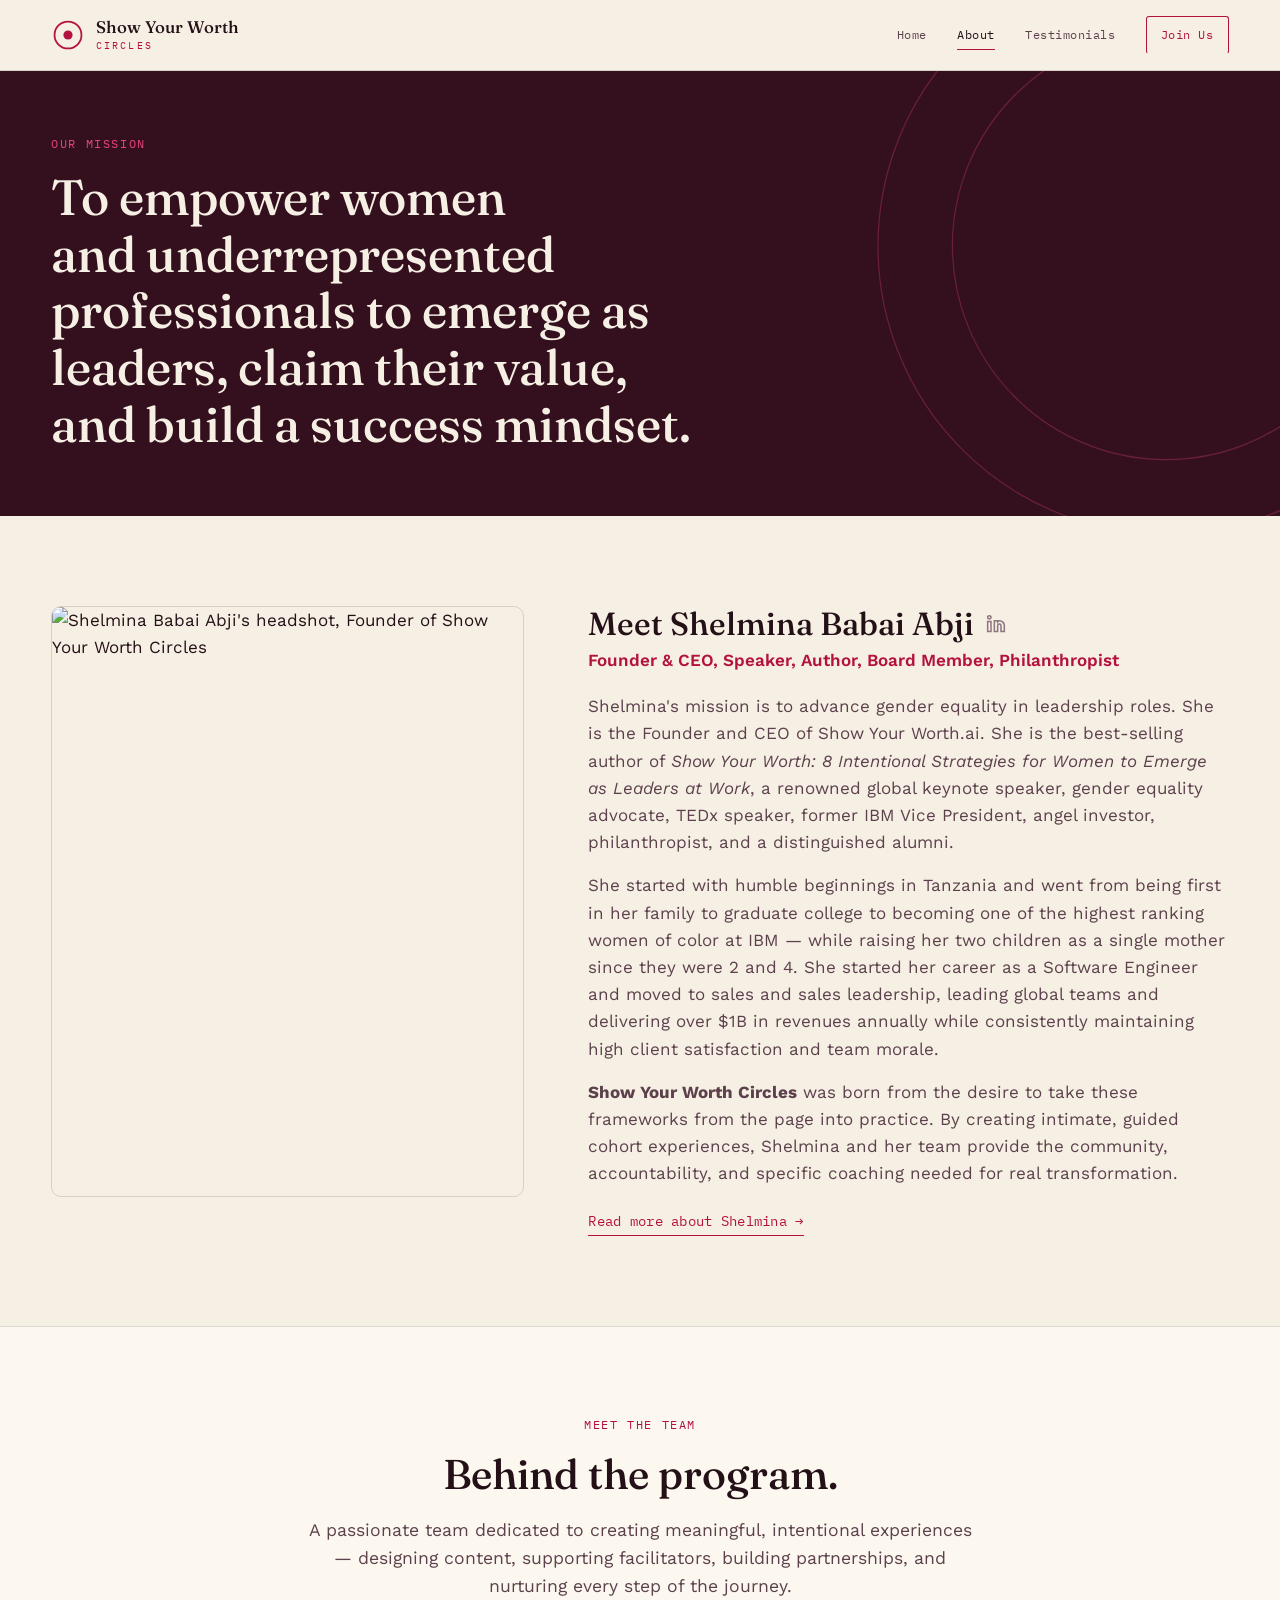
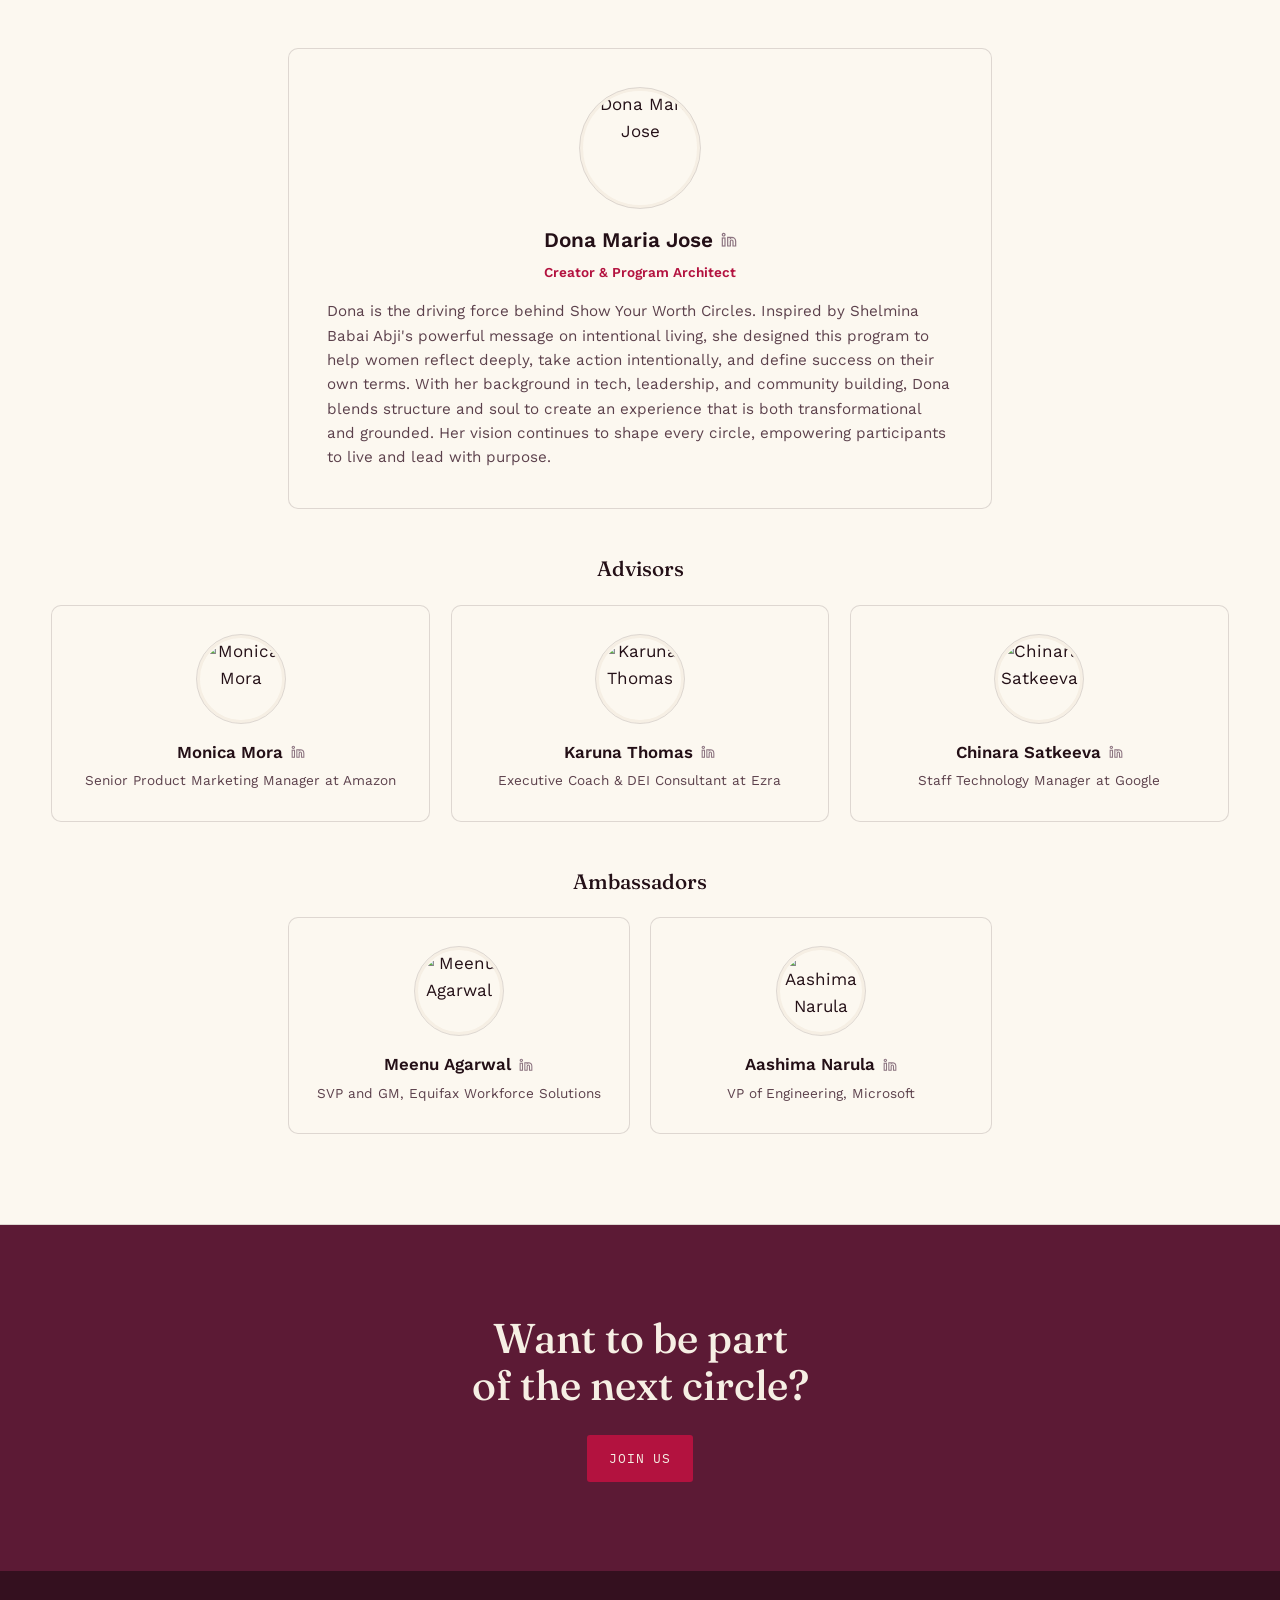
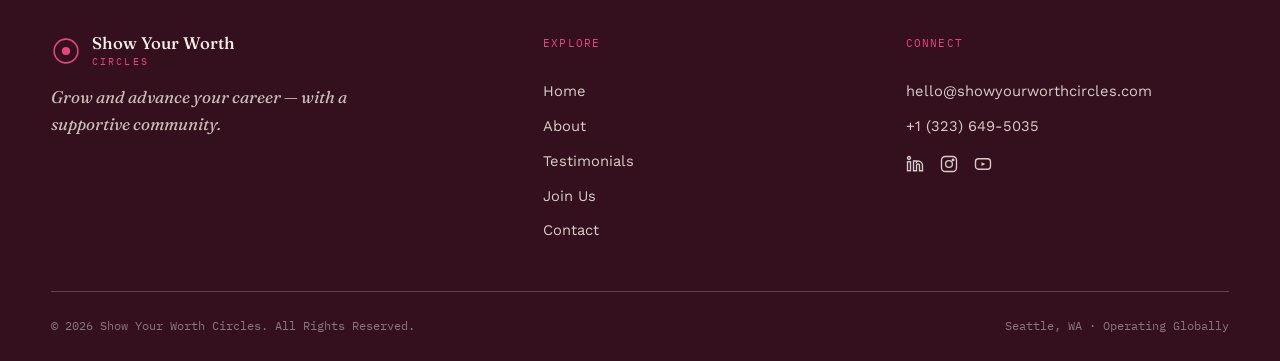
==== about.html @ da823b5a "Rebuild site with real content from the live site Reconstructed the site around real content pulled " ====
<!DOCTYPE html>
<html lang="en">
<head>
<meta charset="UTF-8">
<meta name="viewport" content="width=device-width, initial-scale=1.0">
<title>About Show Your Worth Circles</title>
<meta name="description" content="Learn about Show Your Worth Circles, our mission to empower women in leadership, and the team behind our success — founder Shelmina Babai Abji, program architect Dona Maria Jose, and our advisors and ambassadors.">

<link rel="preconnect" href="https://fonts.googleapis.com">
<link rel="preconnect" href="https://fonts.gstatic.com" crossorigin>
<link href="https://fonts.googleapis.com/css2?family=Fraunces:ital,opsz,wght@0,9..144,400;0,9..144,500;0,9..144,600;1,9..144,500&family=Work+Sans:wght@400;500;600&family=IBM+Plex+Mono:wght@500&display=swap" rel="stylesheet">
<link rel="stylesheet" href="assets/css/styles.css">
<link rel="icon" href="data:image/svg+xml,%3Csvg xmlns='http://www.w3.org/2000/svg' viewBox='0 0 64 64'%3E%3Ccircle cx='32' cy='32' r='27' fill='none' stroke='%23b3123f' stroke-width='6'/%3E%3Ccircle cx='32' cy='32' r='10' fill='%2334101f'/%3E%3C/svg%3E">
</head>
<body>

<a class="skip-link" href="#main">Skip to content</a>

<header class="site-header">
  <div class="wrap header-row">
    <a class="brand" href="index.html" aria-label="Show Your Worth Circles, home">
      <span class="brand-mark" aria-hidden="true">
        <svg viewBox="0 0 48 48" width="34" height="34"><circle cx="24" cy="24" r="19" fill="none" stroke="currentColor" stroke-width="2.5"/><circle cx="24" cy="24" r="6.5" fill="currentColor"/></svg>
      </span>
      <span class="brand-word">
        <span class="brand-line1">Show Your Worth</span>
        <span class="brand-line2">CIRCLES</span>
      </span>
    </a>
    <button class="nav-toggle" id="navToggle" aria-expanded="false" aria-controls="primaryNav">
      <span class="nav-toggle-bar"></span>
      <span class="visually-hidden">Menu</span>
    </button>
    <nav class="primary-nav" id="primaryNav">
      <a href="index.html">Home</a>
      <a href="about.html" aria-current="page">About</a>
      <a href="testimonials.html">Testimonials</a>
      <a class="nav-cta" href="join-us.html">Join Us</a>
    </nav>
  </div>
</header>

<main id="main">

  <!-- ============ MISSION ============ -->
  <section class="hero hero-sm">
    <div class="hero-rings" aria-hidden="true">
      <svg viewBox="0 0 600 600" preserveAspectRatio="xMidYMid meet">
        <circle cx="420" cy="260" r="240" />
        <circle cx="420" cy="260" r="178" />
      </svg>
    </div>
    <div class="wrap hero-grid">
      <div class="hero-copy">
        <p class="eyebrow eyebrow-on-wine">Our mission</p>
        <h1 class="hero-title">To empower women and underrepresented professionals to emerge as leaders, claim their value, and build a success mindset.</h1>
      </div>
    </div>
  </section>

  <!-- ============ SHELMINA ============ -->
  <section class="section">
    <div class="wrap people-lead">
      <div class="people-lead-photo reveal">
        <img src="https://horizons-cdn.hostinger.com/9aaa4b29-612b-46ee-bb0b-1963ec9c297a/shelmina-picOl.jpeg" alt="Shelmina Babai Abji's headshot, Founder of Show Your Worth Circles" loading="lazy">
      </div>
      <div class="reveal">
        <div class="people-lead-name">
          <h2>Meet Shelmina Babai Abji</h2>
          <a class="icon-link" href="https://www.linkedin.com/in/shelmina-babai-abji/" target="_blank" rel="noopener noreferrer" aria-label="Shelmina Babai Abji's LinkedIn profile">
            <svg width="20" height="20" viewBox="0 0 24 24" fill="none" stroke="currentColor" stroke-width="1.8"><path d="M16 8a6 6 0 016 6v7h-4v-7a2 2 0 00-2-2 2 2 0 00-2 2v7h-4V8h4v1.5A5 5 0 0116 8z"/><rect x="2" y="9" width="4" height="12"/><circle cx="4" cy="4" r="2"/></svg>
          </a>
        </div>
        <p class="people-lead-title">Founder &amp; CEO, Speaker, Author, Board Member, Philanthropist</p>
        <div class="people-lead-bio">
          <p>Shelmina's mission is to advance gender equality in leadership roles. She is the Founder and CEO of Show Your Worth.ai. She is the best-selling author of <em>Show Your Worth: 8 Intentional Strategies for Women to Emerge as Leaders at Work</em>, a renowned global keynote speaker, gender equality advocate, TEDx speaker, former IBM Vice President, angel investor, philanthropist, and a distinguished alumni.</p>
          <p>She started with humble beginnings in Tanzania and went from being first in her family to graduate college to becoming one of the highest ranking women of color at IBM — while raising her two children as a single mother since they were 2 and 4. She started her career as a Software Engineer and moved to sales and sales leadership, leading global teams and delivering over $1B in revenues annually while consistently maintaining high client satisfaction and team morale.</p>
          <p><strong>Show Your Worth Circles</strong> was born from the desire to take these frameworks from the page into practice. By creating intimate, guided cohort experiences, Shelmina and her team provide the community, accountability, and specific coaching needed for real transformation.</p>
          <a class="text-link" href="https://shelmina.com/" target="_blank" rel="noreferrer">Read more about Shelmina →</a>
        </div>
      </div>
    </div>
  </section>

  <!-- ============ TEAM ============ -->
  <section class="section section-tint section-bordered">
    <div class="wrap">
      <div class="section-head reveal" style="margin-inline:auto; text-align:center;">
        <p class="eyebrow" style="text-align:center;">Meet the team</p>
        <h2 class="section-title" style="margin-inline:auto;">Behind the program.</h2>
        <p class="lead" style="margin-inline:auto;">A passionate team dedicated to creating meaningful, intentional experiences — designing content, supporting facilitators, building partnerships, and nurturing every step of the journey.</p>
      </div>

      <div class="person-card reveal" style="max-width:44rem; margin:0 auto 3rem; text-align:center; padding:2.4rem;">
        <img src="https://horizons-cdn.hostinger.com/9aaa4b29-612b-46ee-bb0b-1963ec9c297a/53a6b887d8c15dc0a33cd3dffcfa3235.png" alt="Dona Maria Jose" loading="lazy" style="width:120px; height:120px;">
        <div class="person-name" style="justify-content:center; font-size:1.3rem;">
          Dona Maria Jose
          <a class="icon-link" href="https://www.linkedin.com/in/donamj/" target="_blank" rel="noopener noreferrer" aria-label="Dona Maria Jose's LinkedIn profile">
            <svg width="16" height="16" viewBox="0 0 24 24" fill="none" stroke="currentColor" stroke-width="1.8"><path d="M16 8a6 6 0 016 6v7h-4v-7a2 2 0 00-2-2 2 2 0 00-2 2v7h-4V8h4v1.5A5 5 0 0116 8z"/><rect x="2" y="9" width="4" height="12"/><circle cx="4" cy="4" r="2"/></svg>
          </a>
        </div>
        <p class="person-title" style="color:var(--crimson); font-weight:600;">Creator &amp; Program Architect</p>
        <p style="margin-top:1rem; color:var(--ink-soft); font-size:0.95rem; text-align:left;">Dona is the driving force behind Show Your Worth Circles. Inspired by Shelmina Babai Abji's powerful message on intentional living, she designed this program to help women reflect deeply, take action intentionally, and define success on their own terms. With her background in tech, leadership, and community building, Dona blends structure and soul to create an experience that is both transformational and grounded. Her vision continues to shape every circle, empowering participants to live and lead with purpose.</p>
      </div>

      <h3 class="reveal" style="text-align:center; font-size:1.3rem; margin-bottom:1.5rem;">Advisors</h3>
      <div class="person-grid reveal" style="margin-bottom:3rem;">
        <div class="person-card">
          <img src="https://horizons-cdn.hostinger.com/9aaa4b29-612b-46ee-bb0b-1963ec9c297a/f56caca3fc18aa8b433062dffaaf047c.png" alt="Monica Mora" loading="lazy">
          <div class="person-name">Monica Mora <a class="icon-link" href="https://www.linkedin.com/in/monicamora/" target="_blank" rel="noopener noreferrer" aria-label="Monica Mora's LinkedIn profile"><svg width="14" height="14" viewBox="0 0 24 24" fill="none" stroke="currentColor" stroke-width="1.8"><path d="M16 8a6 6 0 016 6v7h-4v-7a2 2 0 00-2-2 2 2 0 00-2 2v7h-4V8h4v1.5A5 5 0 0116 8z"/><rect x="2" y="9" width="4" height="12"/><circle cx="4" cy="4" r="2"/></svg></a></div>
          <p class="person-title">Senior Product Marketing Manager at Amazon</p>
        </div>
        <div class="person-card">
          <img src="https://horizons-cdn.hostinger.com/9aaa4b29-612b-46ee-bb0b-1963ec9c297a/9c20dd416b5c8c93aa42a97a1fcb9832.jpg" alt="Karuna Thomas" loading="lazy">
          <div class="person-name">Karuna Thomas <a class="icon-link" href="https://www.linkedin.com/in/karunajedi/" target="_blank" rel="noopener noreferrer" aria-label="Karuna Thomas's LinkedIn profile"><svg width="14" height="14" viewBox="0 0 24 24" fill="none" stroke="currentColor" stroke-width="1.8"><path d="M16 8a6 6 0 016 6v7h-4v-7a2 2 0 00-2-2 2 2 0 00-2 2v7h-4V8h4v1.5A5 5 0 0116 8z"/><rect x="2" y="9" width="4" height="12"/><circle cx="4" cy="4" r="2"/></svg></a></div>
          <p class="person-title">Executive Coach &amp; DEI Consultant at Ezra</p>
        </div>
        <div class="person-card">
          <img src="https://horizons-cdn.hostinger.com/9aaa4b29-612b-46ee-bb0b-1963ec9c297a/e551c40ae4f7e8528ca9ea7426ffd4b4.jpg" alt="Chinara Satkeeva" loading="lazy">
          <div class="person-name">Chinara Satkeeva <a class="icon-link" href="https://www.linkedin.com/in/chinarasatkeeva/" target="_blank" rel="noopener noreferrer" aria-label="Chinara Satkeeva's LinkedIn profile"><svg width="14" height="14" viewBox="0 0 24 24" fill="none" stroke="currentColor" stroke-width="1.8"><path d="M16 8a6 6 0 016 6v7h-4v-7a2 2 0 00-2-2 2 2 0 00-2 2v7h-4V8h4v1.5A5 5 0 0116 8z"/><rect x="2" y="9" width="4" height="12"/><circle cx="4" cy="4" r="2"/></svg></a></div>
          <p class="person-title">Staff Technology Manager at Google</p>
        </div>
      </div>

      <h3 class="reveal" style="text-align:center; font-size:1.3rem; margin-bottom:1.5rem;">Ambassadors</h3>
      <div class="person-grid reveal" style="grid-template-columns:repeat(2,1fr); max-width:44rem; margin-inline:auto;">
        <div class="person-card">
          <img src="https://horizons-cdn.hostinger.com/9aaa4b29-612b-46ee-bb0b-1963ec9c297a/60fc1e4d509570f3b0ae3df900915a79.jpg" alt="Meenu Agarwal" loading="lazy">
          <div class="person-name">Meenu Agarwal <a class="icon-link" href="https://www.linkedin.com/in/agarwalmeenu/" target="_blank" rel="noopener noreferrer" aria-label="Meenu Agarwal's LinkedIn profile"><svg width="14" height="14" viewBox="0 0 24 24" fill="none" stroke="currentColor" stroke-width="1.8"><path d="M16 8a6 6 0 016 6v7h-4v-7a2 2 0 00-2-2 2 2 0 00-2 2v7h-4V8h4v1.5A5 5 0 0116 8z"/><rect x="2" y="9" width="4" height="12"/><circle cx="4" cy="4" r="2"/></svg></a></div>
          <p class="person-title">SVP and GM, Equifax Workforce Solutions</p>
        </div>
        <div class="person-card">
          <img src="https://horizons-cdn.hostinger.com/9aaa4b29-612b-46ee-bb0b-1963ec9c297a/6a72d3e2802fb8444ba8df7aa75d3064.png" alt="Aashima Narula" loading="lazy">
          <div class="person-name">Aashima Narula <a class="icon-link" href="https://www.linkedin.com/in/aashima-narula-b211262/" target="_blank" rel="noopener noreferrer" aria-label="Aashima Narula's LinkedIn profile"><svg width="14" height="14" viewBox="0 0 24 24" fill="none" stroke="currentColor" stroke-width="1.8"><path d="M16 8a6 6 0 016 6v7h-4v-7a2 2 0 00-2-2 2 2 0 00-2 2v7h-4V8h4v1.5A5 5 0 0116 8z"/><rect x="2" y="9" width="4" height="12"/><circle cx="4" cy="4" r="2"/></svg></a></div>
          <p class="person-title">VP of Engineering, Microsoft</p>
        </div>
      </div>
    </div>
  </section>

  <!-- ============ CTA ============ -->
  <section class="section section-wine">
    <div class="wrap" style="text-align:center; max-width:38rem; margin-inline:auto;">
      <h2 class="section-title on-wine reveal" style="margin-inline:auto;">Want to be part of the next circle?</h2>
      <div class="hero-actions reveal" style="justify-content:center; margin-top:1.6rem;">
        <a class="btn btn-primary" href="join-us.html">Join Us</a>
      </div>
    </div>
  </section>

</main>

<footer class="site-footer">
  <div class="wrap footer-grid">
    <div>
      <a class="brand brand-footer" href="index.html" aria-label="Show Your Worth Circles, home">
        <span class="brand-mark" aria-hidden="true">
          <svg viewBox="0 0 48 48" width="30" height="30"><circle cx="24" cy="24" r="19" fill="none" stroke="currentColor" stroke-width="2.5"/><circle cx="24" cy="24" r="6.5" fill="currentColor"/></svg>
        </span>
        <span class="brand-word">
          <span class="brand-line1">Show Your Worth</span>
          <span class="brand-line2">CIRCLES</span>
        </span>
      </a>
      <p class="footer-tagline">Grow and advance your career — with a supportive community.</p>
    </div>
    <nav class="footer-nav" aria-label="Footer">
      <p class="footer-heading">Explore</p>
      <a href="index.html">Home</a>
      <a href="about.html">About</a>
      <a href="testimonials.html">Testimonials</a>
      <a href="join-us.html">Join Us</a>
      <a href="contact.html">Contact</a>
    </nav>
    <div class="footer-connect">
      <p class="footer-heading">Connect</p>
      <a href="mailto:hello@showyourworthcircles.com">hello@showyourworthcircles.com</a>
      <a href="tel:+13236495035">+1 (323) 649-5035</a>
      <div class="footer-social">
        <a href="https://www.linkedin.com/company/syw-circles/" target="_blank" rel="noopener noreferrer" aria-label="LinkedIn"><svg width="18" height="18" viewBox="0 0 24 24" fill="none" stroke="currentColor" stroke-width="1.8"><path d="M16 8a6 6 0 016 6v7h-4v-7a2 2 0 00-2-2 2 2 0 00-2 2v7h-4V8h4v1.5A5 5 0 0116 8z"/><rect x="2" y="9" width="4" height="12"/><circle cx="4" cy="4" r="2"/></svg></a>
        <a href="https://www.instagram.com/show_your_worth_circles/" target="_blank" rel="noopener noreferrer" aria-label="Instagram"><svg width="18" height="18" viewBox="0 0 24 24" fill="none" stroke="currentColor" stroke-width="1.8"><rect x="2" y="2" width="20" height="20" rx="5"/><circle cx="12" cy="12" r="4.5"/><circle cx="17.5" cy="6.5" r="1"/></svg></a>
        <a href="https://www.youtube.com/@ShowYourWorthCircles" target="_blank" rel="noopener noreferrer" aria-label="YouTube"><svg width="18" height="18" viewBox="0 0 24 24" fill="none" stroke="currentColor" stroke-width="1.8"><rect x="2" y="5" width="20" height="14" rx="4"/><path d="M10 9.5l5 2.5-5 2.5z" fill="currentColor" stroke="none"/></svg></a>
      </div>
    </div>
  </div>
  <div class="wrap footer-bottom">
    <p>&copy; <span id="year"></span> Show Your Worth Circles. All Rights Reserved.</p>
    <p>Seattle, WA · Operating Globally</p>
  </div>
</footer>

<script src="assets/js/main.js"></script>
</body>
</html>
---- assets/css/styles.css ----
/* ==========================================================================
   Show Your Worth Circles — stylesheet
   Tokens: ink (text/dark ground), paper (light ground), wine (mid/dark
   surface), crimson (accent on paper), crimson-bright (accent on wine),
   mauve (muted text/borders). Palette is derived from the brand's real
   primary (hsl(348 83% 47%), a crimson/rose).
   ========================================================================== */

/* ---------- tokens: light (default) ---------- */
:root {
  --ink: #241017;
  --ink-soft: #5c414c;
  --paper: #f6efe4;
  --paper-raised: #fcf8f0;
  --wine: #5c1a35;
  --wine-deep: #34101f;
  --on-wine: #f6efe4;
  --crimson: #b3123f;
  --crimson-bright: #e8447a;
  --mauve: #8c7480;
  --line: rgba(36, 16, 23, 0.14);
  --line-on-wine: rgba(246, 239, 228, 0.22);

  --font-display: "Fraunces", "Iowan Old Style", Georgia, serif;
  --font-body: "Work Sans", -apple-system, "Segoe UI", sans-serif;
  --font-mono: "IBM Plex Mono", ui-monospace, "SF Mono", monospace;

  --wrap: min(1180px, 92vw);
  --radius-sm: 3px;
  --radius-md: 10px;
}

/* ---------- tokens: dark (system) ---------- */
@media (prefers-color-scheme: dark) {
  :root:not([data-theme="light"]) {
    --ink: #f6efe4;
    --ink-soft: #d9c2cb;
    --paper: #1b1114;
    --paper-raised: #24171b;
    --wine: #40142a;
    --wine-deep: #190a10;
    --on-wine: #f6efe4;
    --crimson: #ff6688;
    --crimson-bright: #ff9bb5;
    --mauve: #b3949f;
    --line: rgba(246, 239, 228, 0.16);
    --line-on-wine: rgba(246, 239, 228, 0.16);
  }
}

/* ---------- tokens: dark (explicit toggle) ---------- */
:root[data-theme="dark"] {
  --ink: #f6efe4;
  --ink-soft: #d9c2cb;
  --paper: #1b1114;
  --paper-raised: #24171b;
  --wine: #40142a;
  --wine-deep: #190a10;
  --on-wine: #f6efe4;
  --crimson: #ff6688;
  --crimson-bright: #ff9bb5;
  --mauve: #b3949f;
  --line: rgba(246, 239, 228, 0.16);
  --line-on-wine: rgba(246, 239, 228, 0.16);
}

/* ---------- reset-ish base ---------- */
* { box-sizing: border-box; }
html { scroll-behavior: smooth; }
@media (prefers-reduced-motion: reduce) {
  html { scroll-behavior: auto; }
  * { animation-duration: 0.01ms !important; animation-iteration-count: 1 !important; transition-duration: 0.01ms !important; }
}

body {
  margin: 0;
  background: var(--paper);
  color: var(--ink);
  font-family: var(--font-body);
  font-size: 17px;
  line-height: 1.6;
  -webkit-font-smoothing: antialiased;
}

img { max-width: 100%; display: block; }
a { color: inherit; }

h1, h2, h3 {
  font-family: var(--font-display);
  font-weight: 500;
  line-height: 1.14;
  margin: 0;
  text-wrap: balance;
}
p { margin: 0; }

.wrap {
  width: var(--wrap);
  margin-inline: auto;
}

.visually-hidden {
  position: absolute;
  width: 1px; height: 1px;
  overflow: hidden;
  clip: rect(0 0 0 0);
  white-space: nowrap;
}

.skip-link {
  position: absolute;
  left: -9999px;
  top: 0;
  background: var(--ink);
  color: var(--paper);
  padding: 0.75em 1.25em;
  z-index: 100;
  font-family: var(--font-mono);
  font-size: 0.85rem;
}
.skip-link:focus { left: 1rem; top: 1rem; }

:focus-visible {
  outline: 2px solid var(--crimson);
  outline-offset: 3px;
}

.eyebrow {
  font-family: var(--font-mono);
  font-size: 0.72rem;
  letter-spacing: 0.14em;
  text-transform: uppercase;
  color: var(--crimson);
  margin: 0 0 1rem;
}
.eyebrow-on-wine { color: var(--crimson-bright); }

.section-title {
  font-size: clamp(1.7rem, 1.15rem + 2vw, 2.6rem);
  max-width: 26ch;
}
.section-title.on-wine { color: var(--on-wine); }

.lead {
  font-size: 1.1rem;
  color: var(--ink-soft);
  max-width: 62ch;
  margin-top: 1.1rem;
}
.lead + .lead { margin-top: 1rem; }

.section-head { max-width: 68ch; margin-bottom: 3rem; }

.fine-print {
  font-family: var(--font-mono);
  font-size: 0.72rem;
  color: var(--mauve);
  margin-top: 2rem;
  letter-spacing: 0.02em;
}

.text-link {
  display: inline-block;
  margin-top: 1.5rem;
  font-family: var(--font-mono);
  font-size: 0.85rem;
  letter-spacing: 0.02em;
  color: var(--crimson);
  text-decoration: none;
  border-bottom: 1px solid currentColor;
  padding-bottom: 2px;
}
.text-link:hover { color: var(--ink); }
.text-link.on-wine { color: var(--crimson-bright); }
.text-link.on-wine:hover { color: var(--on-wine); }

/* ---------- buttons ---------- */
.btn {
  display: inline-flex;
  align-items: center;
  justify-content: center;
  padding: 0.9em 1.6em;
  font-family: var(--font-mono);
  font-size: 0.82rem;
  letter-spacing: 0.06em;
  text-transform: uppercase;
  text-decoration: none;
  border-radius: var(--radius-sm);
  border: 1px solid transparent;
  cursor: pointer;
  transition: background-color 0.2s ease, color 0.2s ease, border-color 0.2s ease, transform 0.2s ease;
}
.btn-primary {
  background: var(--crimson);
  color: var(--on-wine);
}
.btn-primary:hover { background: var(--crimson-bright); transform: translateY(-1px); }
.btn-ghost {
  background: transparent;
  color: inherit;
  border-color: currentColor;
}
.btn-ghost:hover { background: var(--line); }
.btn-sm { padding: 0.6em 1.2em; font-size: 0.74rem; }

/* ==========================================================================
   Header
   ========================================================================== */
.site-header {
  position: sticky;
  top: 0;
  z-index: 40;
  background: color-mix(in srgb, var(--paper) 88%, transparent);
  backdrop-filter: blur(10px);
  border-bottom: 1px solid var(--line);
}

.header-row {
  display: flex;
  align-items: center;
  justify-content: space-between;
  padding: 1rem 0;
}

.brand {
  display: flex;
  align-items: center;
  gap: 0.65rem;
  text-decoration: none;
  color: var(--ink);
}
.brand-mark { color: var(--crimson); display: inline-flex; }
.brand-word { display: flex; flex-direction: column; line-height: 1; }
.brand-line1 { font-family: var(--font-display); font-size: 1.05rem; font-weight: 500; }
.brand-line2 { font-family: var(--font-mono); font-size: 0.62rem; letter-spacing: 0.22em; color: var(--crimson); margin-top: 0.3rem; }

.primary-nav {
  display: flex;
  align-items: center;
  gap: 1.9rem;
  font-family: var(--font-mono);
  font-size: 0.78rem;
  letter-spacing: 0.04em;
}
.primary-nav a {
  text-decoration: none;
  color: var(--ink-soft);
  padding: 0.3rem 0;
  border-bottom: 1px solid transparent;
}
.primary-nav a:hover { color: var(--ink); border-color: var(--crimson); }
.primary-nav a[aria-current="page"] { color: var(--ink); border-color: var(--crimson); }
.nav-cta {
  color: var(--crimson) !important;
  border: 1px solid var(--crimson);
  padding: 0.5rem 0.9rem !important;
  border-radius: var(--radius-sm);
}
.nav-cta:hover { background: var(--crimson); color: var(--on-wine) !important; border-color: var(--crimson); }

.nav-toggle {
  display: none;
  background: none;
  border: 1px solid var(--line);
  border-radius: var(--radius-sm);
  width: 42px;
  height: 38px;
  position: relative;
  cursor: pointer;
}
.nav-toggle-bar {
  position: absolute;
  top: 50%;
  left: 50%;
  width: 20px;
  height: 1.5px;
  background: var(--ink);
  transform: translate(-50%, -50%);
  transition: background-color 0.2s ease;
}
.nav-toggle-bar::before,
.nav-toggle-bar::after {
  content: "";
  position: absolute;
  left: 0;
  width: 20px;
  height: 1.5px;
  background: var(--ink);
  transition: transform 0.25s ease;
}
.nav-toggle-bar::before { top: -8px; }
.nav-toggle-bar::after { top: 8px; }
.nav-toggle[aria-expanded="true"] .nav-toggle-bar { background: transparent; }
.nav-toggle[aria-expanded="true"] .nav-toggle-bar::before { transform: translateY(8px) rotate(45deg); }
.nav-toggle[aria-expanded="true"] .nav-toggle-bar::after { transform: translateY(-8px) rotate(-45deg); }

@media (max-width: 860px) {
  .nav-toggle { display: block; }
  .primary-nav {
    position: absolute;
    inset: 100% 0 auto 0;
    background: var(--paper);
    border-bottom: 1px solid var(--line);
    flex-direction: column;
    align-items: flex-start;
    gap: 0;
    padding: 0 6vw;
    max-height: 0;
    overflow: hidden;
    transition: max-height 0.3s ease;
  }
  .primary-nav.is-open { max-height: 420px; padding: 0.5rem 6vw 1.5rem; }
  .primary-nav a { width: 100%; padding: 0.85rem 0; border-bottom: 1px solid var(--line); }
  .nav-cta { border: none !important; padding: 0.85rem 0 !important; }
}

/* ==========================================================================
   Page hero (full, on Home; compact, on interior pages)
   ========================================================================== */
.hero {
  position: relative;
  overflow: hidden;
  background: var(--wine-deep);
  color: var(--on-wine);
  padding: clamp(4.5rem, 6vw, 8rem) 0 clamp(4rem, 6vw, 7rem);
}
.hero-sm { padding: clamp(3.2rem, 5vw, 5rem) 0 clamp(2.8rem, 5vw, 4rem); }

.hero-rings {
  position: absolute;
  inset: 0;
  pointer-events: none;
}
.hero-rings svg {
  position: absolute;
  right: -8%;
  top: 50%;
  transform: translateY(-50%);
  width: min(64vw, 720px);
  height: auto;
}
.hero-rings circle {
  fill: none;
  stroke: var(--crimson-bright);
  opacity: 0.3;
  stroke-width: 1;
}

.hero-grid { position: relative; z-index: 1; }
.hero-copy { max-width: 40rem; }

.hero-title {
  font-size: clamp(2.3rem, 1.6rem + 3vw, 3.9rem);
  color: var(--on-wine);
}
.hero-sm .hero-title { font-size: clamp(2rem, 1.5rem + 2vw, 3.1rem); }
.hero-title em { font-style: italic; color: var(--crimson-bright); }

.hero-sub {
  margin-top: 1.6rem;
  font-size: 1.12rem;
  max-width: 48ch;
  color: color-mix(in srgb, var(--on-wine) 85%, transparent);
}
.hero-sub + .hero-sub { margin-top: 1rem; }
.hero-kicker {
  margin-top: 1.3rem;
  font-weight: 600;
  color: var(--crimson-bright);
  font-size: 1.05rem;
}

.hero-actions {
  display: flex;
  flex-wrap: wrap;
  gap: 1rem;
  margin-top: 2.3rem;
}
.hero .btn-ghost { border-color: color-mix(in srgb, var(--on-wine) 55%, transparent); color: var(--on-wine); }
.hero .btn-ghost:hover { background: color-mix(in srgb, var(--on-wine) 12%, transparent); }

.hero-meta {
  margin-top: 2rem;
  font-family: var(--font-mono);
  font-size: 0.78rem;
  letter-spacing: 0.04em;
  color: var(--crimson-bright);
}

.hero-media {
  position: relative;
  z-index: 1;
}
.hero-media img {
  width: 100%;
  aspect-ratio: 4 / 3;
  object-fit: cover;
  border-radius: 1.5rem;
  border: 1px solid var(--line-on-wine);
  box-shadow: 0 30px 60px -20px rgba(0,0,0,0.5);
}

/* ==========================================================================
   Sections — shared rhythm
   ========================================================================== */
.section { padding: clamp(4rem, 7vw, 7rem) 0; }
.section-sm { padding: clamp(2.5rem, 5vw, 4rem) 0; }
.section-wine { background: var(--wine); color: var(--on-wine); }
.section-tint { background: var(--paper-raised); }
.section-bordered { border-top: 1px solid var(--line); border-bottom: 1px solid var(--line); }

/* ---------- two-column intro (mission / why-join / framework text blocks) ---------- */
.intro-grid {
  display: grid;
  grid-template-columns: 1.4fr 1fr;
  gap: clamp(2.5rem, 5vw, 5rem);
  align-items: start;
}
.intro-grid p + p { margin-top: 1.1rem; color: var(--ink-soft); }
@media (max-width: 860px) { .intro-grid { grid-template-columns: 1fr; } }

.stat-stack { display: flex; flex-direction: column; gap: 1.4rem; }
.stat-grid { display: grid; grid-template-columns: repeat(2, 1fr); gap: 1.2rem; }
.stat-ring {
  display: flex;
  align-items: center;
  gap: 1.1rem;
  padding: 1.2rem;
  border: 1px solid var(--line);
  border-radius: var(--radius-md);
}
.stat-num {
  flex: none;
  width: 3.6rem;
  height: 3.6rem;
  border-radius: 50%;
  border: 1.5px solid var(--crimson);
  display: grid;
  place-items: center;
  font-family: var(--font-display);
  font-size: 1.25rem;
  font-variant-numeric: tabular-nums;
  color: var(--crimson);
  text-align: center;
  line-height: 1.1;
  padding: 0.2rem;
}
.stat-label { font-size: 0.88rem; color: var(--ink-soft); line-height: 1.4; }

/* ---------- numbered list (benefits / steps) — background-agnostic ---------- */
.index-list {
  list-style: none;
  margin: 0;
  padding: 0;
  display: grid;
  gap: 0;
  max-width: 56rem;
}
.index-list li {
  display: grid;
  grid-template-columns: 3.2rem 1fr;
  gap: 1.6rem;
  padding: 1.7rem 0;
  border-top: 1px solid var(--line);
}
.index-list li:last-child { border-bottom: 1px solid var(--line); }
.index-list-index {
  font-family: var(--font-mono);
  font-size: 0.85rem;
  color: var(--crimson);
  padding-top: 0.3rem;
}
.section-wine .index-list li { border-color: var(--line-on-wine); }
.section-wine .index-list-index { color: var(--crimson-bright); }
.index-list h3, .index-list h4 { font-size: 1.15rem; margin-bottom: 0.4rem; color: inherit; }
.index-list p { color: currentColor; opacity: 0.78; max-width: 52ch; }

/* ==========================================================================
   10 Sessions — radial ring
   ========================================================================== */
.ring-diagram {
  position: relative;
  width: min(720px, 100%);
  aspect-ratio: 1 / 1;
  margin: 0 auto;
}
.ring-lines { position: absolute; inset: 0; width: 100%; height: 100%; }
.ring-lines circle { fill: none; stroke: var(--line); stroke-width: 0.3; }
.ring-lines line { stroke: var(--line); stroke-width: 0.3; }

.ring-hub {
  position: absolute;
  top: 50%; left: 50%;
  transform: translate(-50%, -50%);
  width: clamp(110px, 15vw, 156px);
  height: clamp(110px, 15vw, 156px);
  border-radius: 50%;
  background: var(--wine);
  color: var(--on-wine);
  display: grid;
  place-items: center;
  text-align: center;
  font-family: var(--font-display);
  font-style: italic;
  font-size: clamp(0.9rem, 1.3vw, 1.1rem);
  line-height: 1.25;
  padding: 0.5rem;
  box-shadow: 0 0 0 1px var(--crimson) inset;
}

.ring-node {
  position: absolute;
  top: var(--y);
  left: var(--x);
  transform: translate(-50%, -50%);
  width: clamp(108px, 15vw, 138px);
  text-align: center;
}
.ring-node-inner { background: var(--paper); padding: 0.3rem; }
.ring-node-kind {
  display: block;
  font-family: var(--font-mono);
  font-size: 0.62rem;
  letter-spacing: 0.06em;
  text-transform: uppercase;
  color: var(--crimson);
  margin-bottom: 0.3rem;
}
.ring-node-label { font-size: 0.85rem; font-weight: 600; }
.ring-node.is-bookend .ring-node-label { color: var(--crimson); }

@media (max-width: 720px) {
  .ring-diagram { width: 100%; aspect-ratio: auto; display: grid; grid-template-columns: repeat(5, 1fr); gap: 0.8rem 0.5rem; }
  .ring-lines, .ring-hub { display: none; }
  .ring-node { position: static; transform: none; width: auto; }
  .ring-node-inner { background: none; padding: 0; }
}
@media (max-width: 420px) {
  .ring-diagram { grid-template-columns: repeat(2, 1fr); }
}

/* ==========================================================================
   Card grids (ways to join / benefits with lists / locations)
   ========================================================================== */
.card-grid-2 { display: grid; grid-template-columns: repeat(2, 1fr); gap: 1.6rem; }
@media (max-width: 860px) { .card-grid-2 { grid-template-columns: 1fr; } }

.way-card {
  padding: clamp(1.6rem, 3vw, 2.2rem);
  border: 1px solid var(--line);
  border-radius: var(--radius-md);
  background: var(--paper-raised);
  display: flex;
  flex-direction: column;
  gap: 1.1rem;
}
.way-card h3 { font-size: 1.35rem; }
.way-card p { color: var(--ink-soft); }
.way-card ul {
  list-style: none;
  margin: 0;
  padding: 0;
  display: grid;
  gap: 0.6rem;
  font-size: 0.92rem;
  color: var(--ink-soft);
}
.way-card ul li { padding-left: 1.3rem; position: relative; }
.way-card ul li::before {
  content: "";
  position: absolute;
  left: 0; top: 0.55em;
  width: 6px; height: 6px;
  border-radius: 50%;
  background: var(--crimson);
}
.way-card .btn { align-self: flex-start; margin-top: auto; }

.location-grid { display: grid; grid-template-columns: repeat(auto-fit, minmax(200px, 1fr)); gap: 1rem; }
.location-card {
  padding: 1.3rem 1.4rem;
  border: 1px solid var(--line);
  border-radius: var(--radius-md);
}
.location-city { font-family: var(--font-display); font-size: 1.15rem; margin-bottom: 0.2rem; }
.location-region {
  font-family: var(--font-mono);
  font-size: 0.68rem;
  letter-spacing: 0.08em;
  text-transform: uppercase;
  color: var(--mauve);
}
.location-status {
  display: inline-flex;
  align-items: center;
  gap: 0.4rem;
  margin-top: 0.7rem;
  font-family: var(--font-mono);
  font-size: 0.68rem;
  letter-spacing: 0.05em;
  text-transform: uppercase;
  color: var(--crimson);
}
.location-status::before { content: ""; width: 6px; height: 6px; border-radius: 50%; background: var(--crimson); }
.location-desc { margin-top: 0.6rem; font-size: 0.88rem; color: var(--ink-soft); }

/* ==========================================================================
   Team / people (About page)
   ========================================================================== */
.people-lead {
  display: grid;
  grid-template-columns: 0.85fr 1.15fr;
  gap: clamp(2rem, 5vw, 4rem);
  align-items: start;
}
.people-lead-photo img {
  width: 100%;
  aspect-ratio: 4 / 5;
  object-fit: cover;
  border-radius: var(--radius-md);
  border: 1px solid var(--line);
}
.people-lead-name { display: flex; align-items: center; gap: 0.7rem; margin-bottom: 0.3rem; }
.people-lead-name h2 { font-size: clamp(1.5rem, 1.2rem + 1vw, 2rem); }
.people-lead-title { color: var(--crimson); font-weight: 600; margin-bottom: 1.2rem; }
.people-lead-bio p { margin-top: 1rem; color: var(--ink-soft); }
.people-lead-bio p:first-child { margin-top: 0; }
.icon-link {
  display: inline-flex;
  color: var(--mauve);
  transition: color 0.2s ease;
}
.icon-link:hover { color: var(--crimson); }

.person-card {
  border-radius: var(--radius-md);
  border: 1px solid var(--line);
  padding: 1.8rem 1.6rem;
  text-align: center;
  background: var(--paper-raised);
}
.person-card img {
  width: 88px; height: 88px;
  border-radius: 50%;
  object-fit: cover;
  margin: 0 auto 1rem;
  border: 3px solid var(--paper);
  outline: 1px solid var(--line);
}
.person-name { display: flex; align-items: center; justify-content: center; gap: 0.5rem; font-weight: 600; font-size: 1.05rem; }
.person-title { font-size: 0.85rem; color: var(--ink-soft); margin-top: 0.3rem; }

.person-grid { display: grid; grid-template-columns: repeat(3, 1fr); gap: 1.3rem; }
@media (max-width: 860px) { .person-grid { grid-template-columns: 1fr 1fr; } }
@media (max-width: 560px) { .person-grid { grid-template-columns: 1fr; } }

/* ==========================================================================
   Testimonials
   ========================================================================== */
.testimonial-photo { border-radius: var(--radius-md); overflow: hidden; margin-bottom: 0.75rem; }
.testimonial-photo img { width: 100%; aspect-ratio: 21 / 9; object-fit: cover; }
.testimonial-caption { text-align: center; color: var(--ink-soft); font-size: 0.92rem; max-width: 50rem; margin-inline: auto; }

.testimonial-full {
  border: 1px solid var(--line);
  border-radius: var(--radius-md);
  padding: clamp(1.6rem, 3vw, 2.4rem);
  display: grid;
  gap: 1.4rem;
}
.testimonial-full + .testimonial-full { margin-top: 1.6rem; }
.testimonial-head { display: flex; align-items: center; gap: 1rem; }
.testimonial-initials {
  flex: none;
  width: 3rem; height: 3rem;
  border-radius: 50%;
  background: var(--wine);
  color: var(--on-wine);
  display: grid;
  place-items: center;
  font-family: var(--font-mono);
  font-size: 0.85rem;
}
.testimonial-name { font-weight: 600; }
.testimonial-role { font-size: 0.85rem; color: var(--ink-soft); }
.testimonial-full blockquote {
  margin: 0;
  display: grid;
  gap: 1rem;
}
.testimonial-full blockquote p {
  font-family: var(--font-display);
  font-style: italic;
  font-size: 1.1rem;
  line-height: 1.55;
  color: var(--ink);
}

/* ==========================================================================
   Contact
   ========================================================================== */
.contact-grid {
  display: grid;
  grid-template-columns: 1fr 1fr;
  gap: clamp(2.5rem, 5vw, 5rem);
  align-items: start;
}
@media (max-width: 860px) { .contact-grid { grid-template-columns: 1fr; } }

.contact-cards { display: grid; gap: 1rem; margin-top: 2rem; }
.contact-card {
  display: flex;
  align-items: flex-start;
  gap: 1rem;
  padding: 1.2rem;
  border: 1px solid var(--line);
  border-radius: var(--radius-md);
}
.contact-card-icon {
  flex: none;
  width: 2.5rem; height: 2.5rem;
  border-radius: 50%;
  background: var(--paper-raised);
  display: grid;
  place-items: center;
  color: var(--crimson);
}
.contact-card h3 { font-size: 1rem; margin-bottom: 0.2rem; }
.contact-card p, .contact-card a { color: var(--ink-soft); text-decoration: none; font-size: 0.95rem; }
.contact-card a:hover { color: var(--crimson); }

.contact-form {
  display: grid;
  gap: 1.2rem;
  border: 1px solid var(--line);
  padding: clamp(1.6rem, 3vw, 2.2rem);
  border-radius: var(--radius-md);
  background: var(--paper-raised);
}
.form-row-pair { display: grid; grid-template-columns: 1fr 1fr; gap: 1.2rem; }
@media (max-width: 560px) { .form-row-pair { grid-template-columns: 1fr; } }
.form-row { display: grid; gap: 0.5rem; }
.form-row label {
  font-family: var(--font-mono);
  font-size: 0.72rem;
  letter-spacing: 0.04em;
  text-transform: uppercase;
  color: var(--ink-soft);
}
.form-row input,
.form-row select,
.form-row textarea {
  font-family: var(--font-body);
  font-size: 1rem;
  padding: 0.65em 0.8em;
  border: 1px solid var(--line);
  border-radius: var(--radius-sm);
  background: var(--paper);
  color: var(--ink);
  resize: vertical;
}
.form-row input:focus,
.form-row select:focus,
.form-row textarea:focus {
  outline: 2px solid var(--crimson);
  outline-offset: 1px;
}
.form-note {
  font-family: var(--font-mono);
  font-size: 0.68rem;
  color: var(--mauve);
  line-height: 1.5;
}

/* ==========================================================================
   Footer
   ========================================================================== */
.site-footer {
  background: var(--wine-deep);
  color: var(--on-wine);
  padding-top: 4rem;
}
.footer-grid {
  display: grid;
  grid-template-columns: 1.4fr 1fr 1fr;
  gap: 2.5rem;
  padding-bottom: 3rem;
  border-bottom: 1px solid var(--line-on-wine);
}
.footer-grid .brand { color: var(--on-wine); }
.footer-grid .brand-mark { color: var(--crimson-bright); }
.footer-grid .brand-line2 { color: var(--crimson-bright); }
.footer-tagline {
  margin-top: 1rem;
  color: color-mix(in srgb, var(--on-wine) 78%, transparent);
  max-width: 28ch;
  font-family: var(--font-display);
  font-style: italic;
}
.footer-heading {
  font-family: var(--font-mono);
  font-size: 0.7rem;
  letter-spacing: 0.1em;
  text-transform: uppercase;
  color: var(--crimson-bright);
  margin-bottom: 1rem;
}
.footer-nav, .footer-connect { display: flex; flex-direction: column; gap: 0.7rem; }
.footer-nav a, .footer-connect a {
  text-decoration: none;
  color: color-mix(in srgb, var(--on-wine) 85%, transparent);
  font-size: 0.92rem;
}
.footer-nav a:hover, .footer-connect a:hover { color: var(--crimson-bright); }
.footer-social { display: flex; gap: 1rem; margin-top: 0.3rem; }
.footer-social a { display: inline-flex; color: color-mix(in srgb, var(--on-wine) 85%, transparent); }
.footer-social a:hover { color: var(--crimson-bright); }

.footer-bottom {
  padding: 1.6rem 0;
  font-family: var(--font-mono);
  font-size: 0.72rem;
  color: var(--mauve);
  display: flex;
  flex-wrap: wrap;
  gap: 0.5rem 1.5rem;
  justify-content: space-between;
}
.footer-bottom a { color: var(--mauve); text-decoration: none; }
.footer-bottom a:hover { color: var(--crimson-bright); }

@media (max-width: 760px) { .footer-grid { grid-template-columns: 1fr; } }

/* ==========================================================================
   Scroll reveal
   ========================================================================== */
.reveal {
  opacity: 0;
  transform: translateY(14px);
  transition: opacity 0.6s ease, transform 0.6s ease;
}
.reveal.is-visible { opacity: 1; transform: none; }
@media (prefers-reduced-motion: reduce) { .reveal { opacity: 1; transform: none; } }
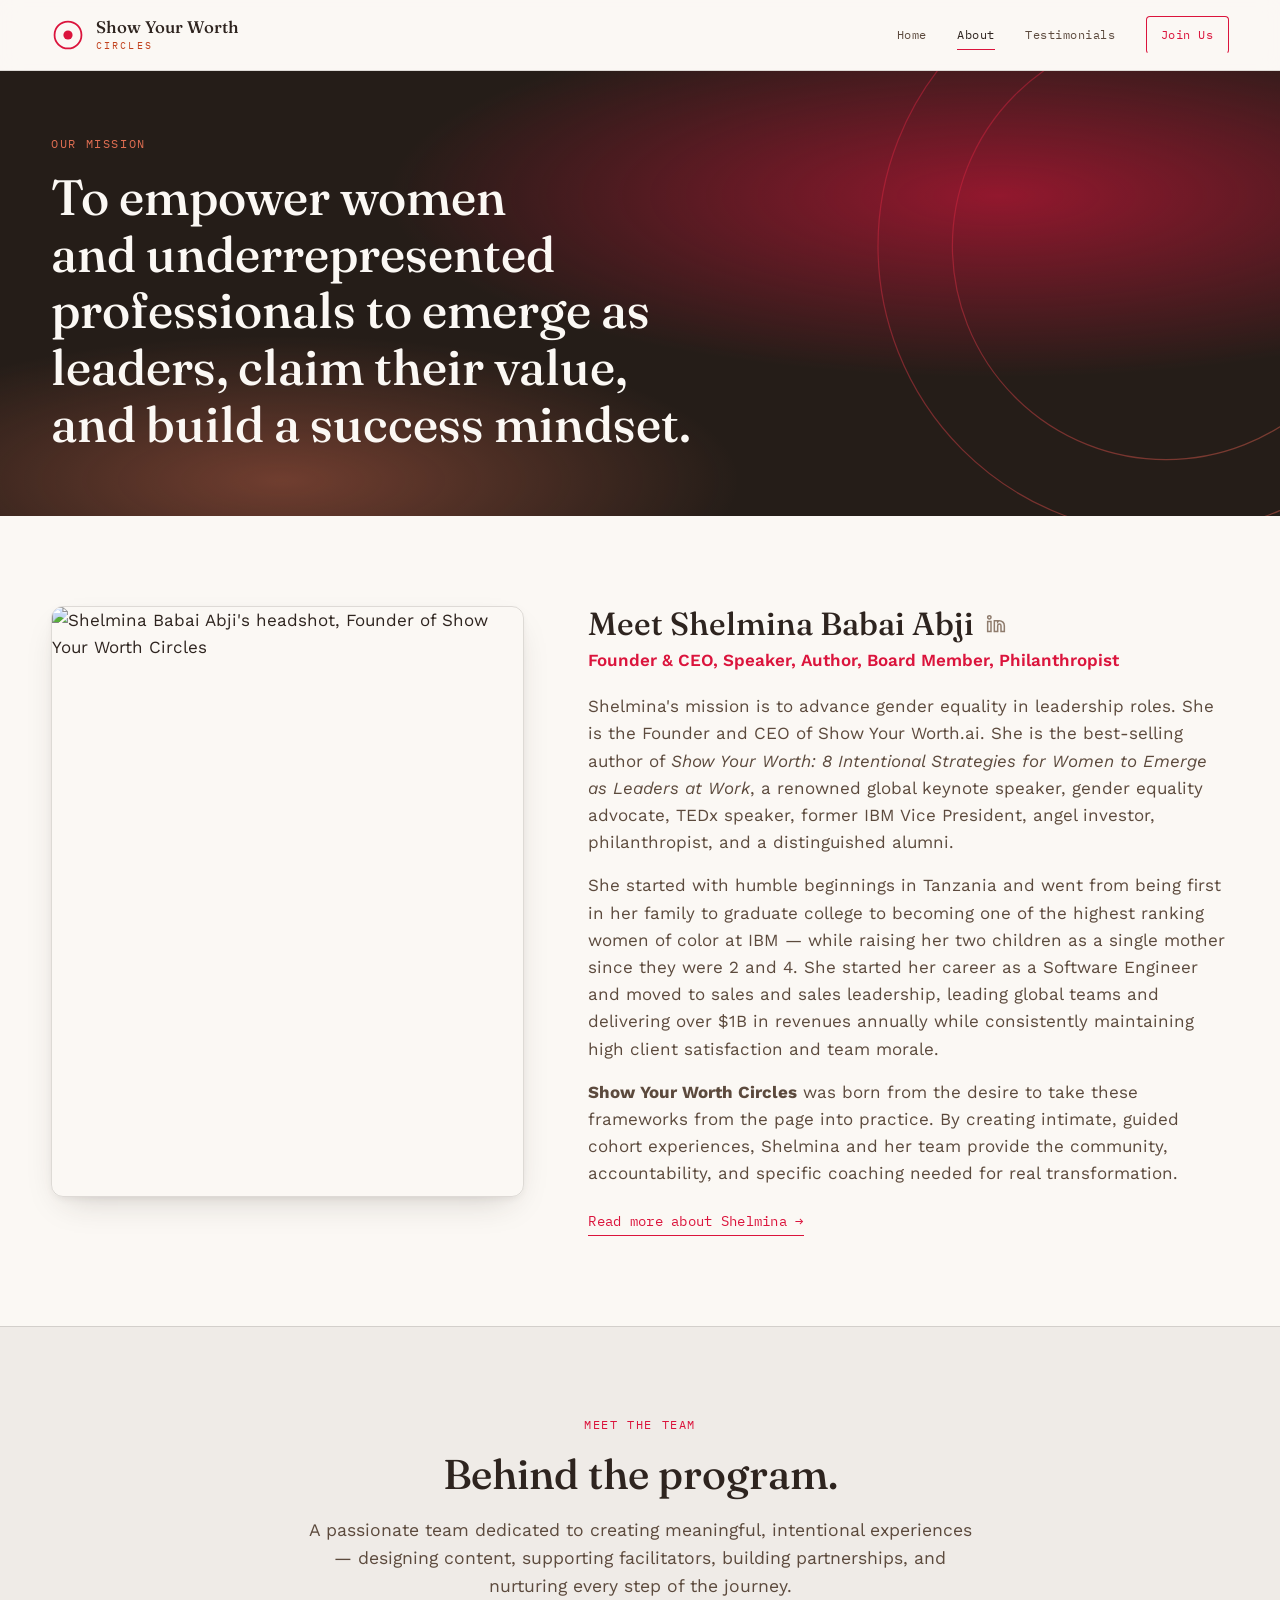
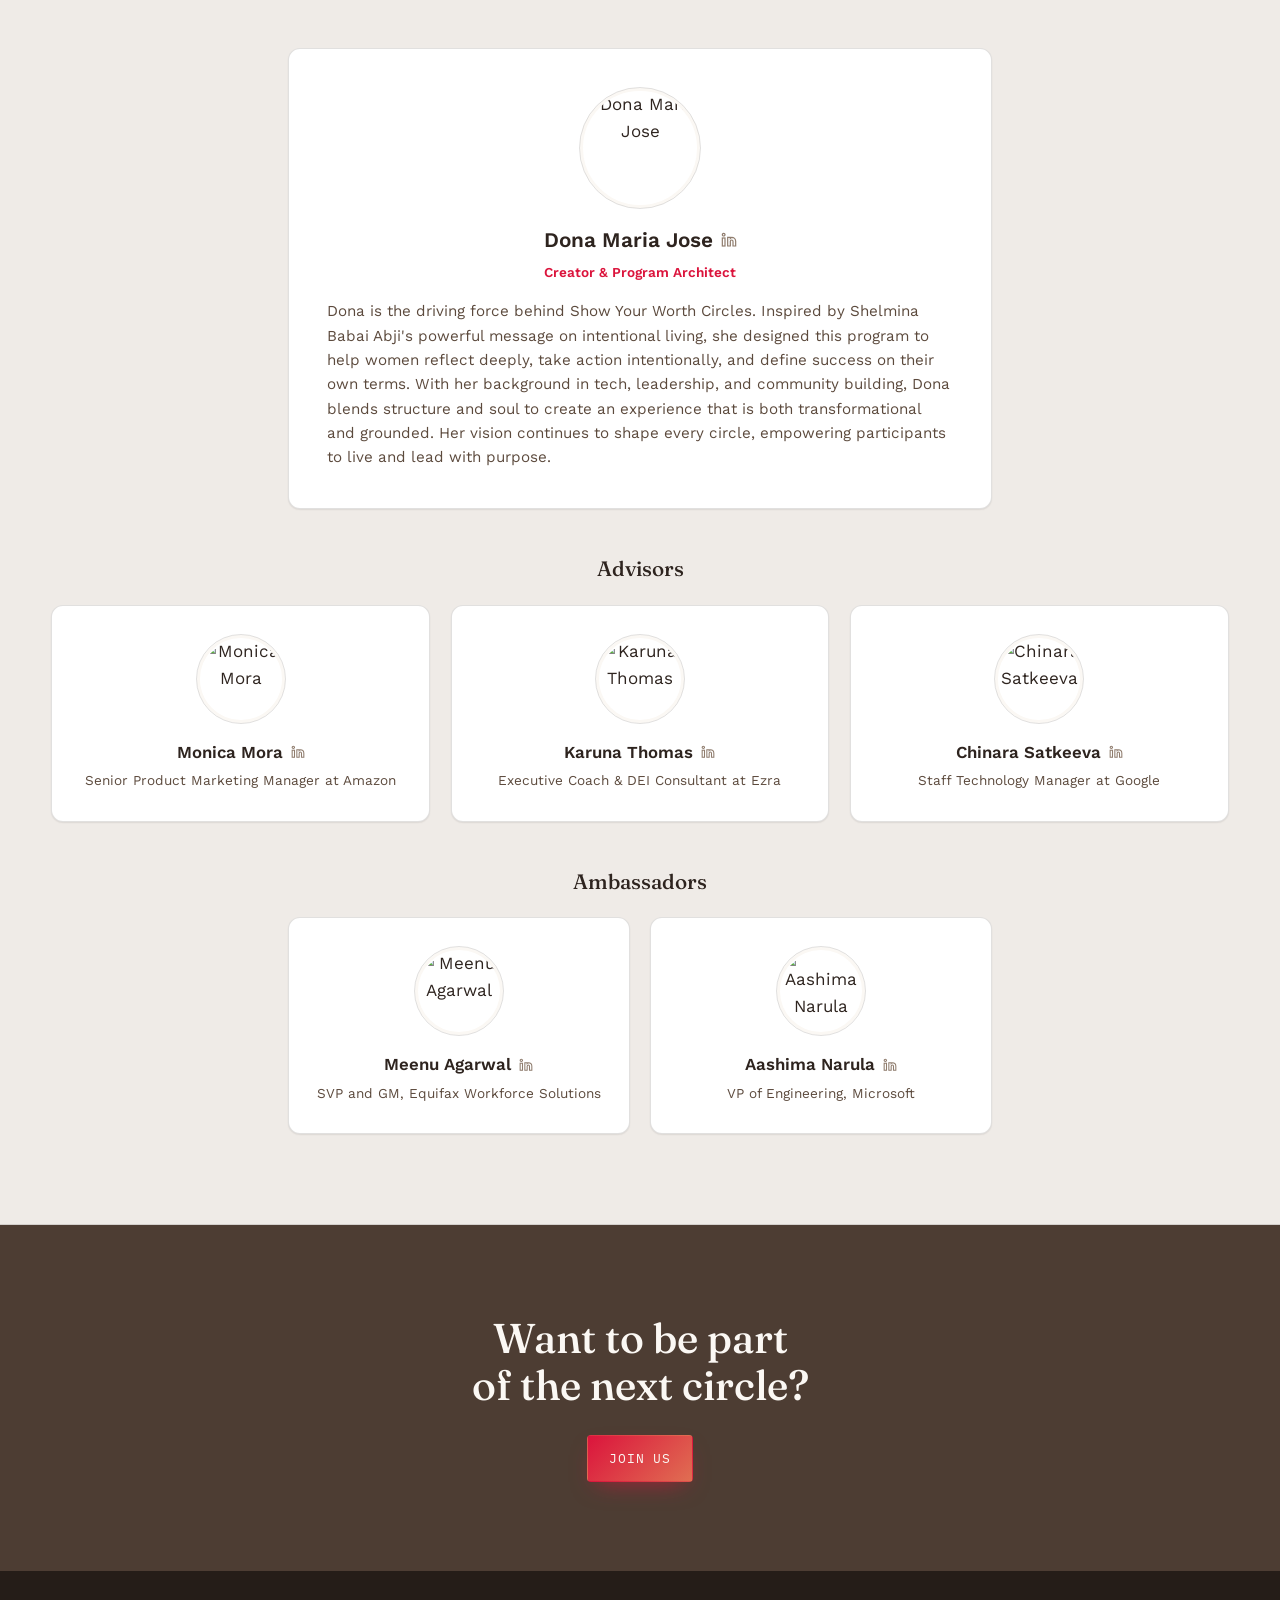
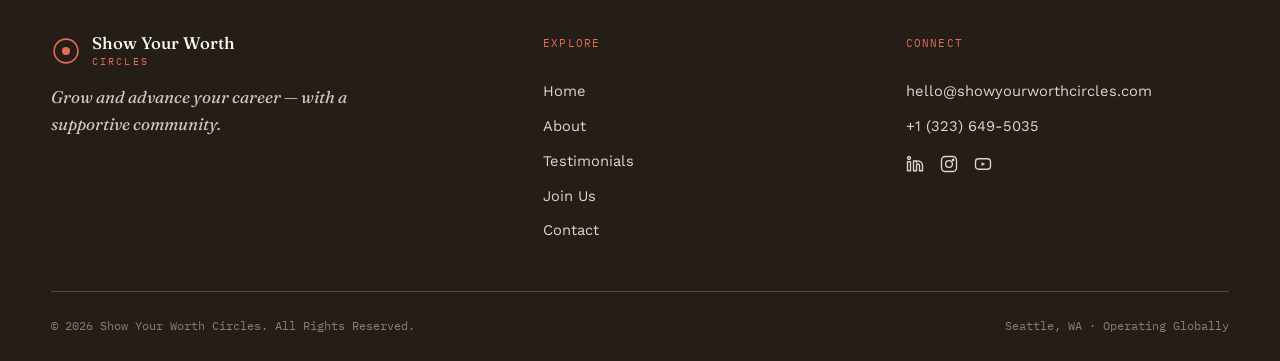
==== commit 7c5ece62: "Match the real brand palette and elevate visual polish The previous rebuild invented a plum/purple s" ====
--- a/about.html
+++ b/about.html
@@ -10,7 +10,7 @@
 <link rel="preconnect" href="https://fonts.gstatic.com" crossorigin>
 <link href="https://fonts.googleapis.com/css2?family=Fraunces:ital,opsz,wght@0,9..144,400;0,9..144,500;0,9..144,600;1,9..144,500&family=Work+Sans:wght@400;500;600&family=IBM+Plex+Mono:wght@500&display=swap" rel="stylesheet">
 <link rel="stylesheet" href="assets/css/styles.css">
-<link rel="icon" href="data:image/svg+xml,%3Csvg xmlns='http://www.w3.org/2000/svg' viewBox='0 0 64 64'%3E%3Ccircle cx='32' cy='32' r='27' fill='none' stroke='%23b3123f' stroke-width='6'/%3E%3Ccircle cx='32' cy='32' r='10' fill='%2334101f'/%3E%3C/svg%3E">
+<link rel="icon" href="data:image/svg+xml,%3Csvg xmlns='http://www.w3.org/2000/svg' viewBox='0 0 64 64'%3E%3Ccircle cx='32' cy='32' r='27' fill='none' stroke='%23db143c' stroke-width='6'/%3E%3Ccircle cx='32' cy='32' r='10' fill='%23251d18'/%3E%3C/svg%3E">
 </head>
 <body>
 
@@ -46,6 +46,12 @@
   <section class="hero hero-sm">
     <div class="hero-rings" aria-hidden="true">
       <svg viewBox="0 0 600 600" preserveAspectRatio="xMidYMid meet">
+        <defs>
+          <linearGradient id="ringGradient" x1="0%" y1="0%" x2="100%" y2="100%">
+            <stop offset="0%" stop-color="#db143c" />
+            <stop offset="100%" stop-color="#e06e52" />
+          </linearGradient>
+        </defs>
         <circle cx="420" cy="260" r="240" />
         <circle cx="420" cy="260" r="178" />
       </svg>
--- a/assets/css/styles.css
+++ b/assets/css/styles.css
@@ -1,67 +1,95 @@
 /* ==========================================================================
    Show Your Worth Circles — stylesheet
-   Tokens: ink (text/dark ground), paper (light ground), wine (mid/dark
-   surface), crimson (accent on paper), crimson-bright (accent on wine),
-   mauve (muted text/borders). Palette is derived from the brand's real
-   primary (hsl(348 83% 47%), a crimson/rose).
+   Palette matches the live site's real design tokens exactly (light + dark):
+   crimson primary (hsl 348 83% 47%), coral/terracotta accent (hsl 12 70% 60%),
+   warm umber secondary surface (hsl 24 20% 25%), cream ground (hsl 30 33% 98%).
+   Two accents (crimson + coral) are used deliberately together, as the real
+   brand does, rather than a single flat accent.
    ========================================================================== */
 
 /* ---------- tokens: light (default) ---------- */
 :root {
-  --ink: #241017;
-  --ink-soft: #5c414c;
-  --paper: #f6efe4;
-  --paper-raised: #fcf8f0;
-  --wine: #5c1a35;
-  --wine-deep: #34101f;
-  --on-wine: #f6efe4;
-  --crimson: #b3123f;
-  --crimson-bright: #e8447a;
-  --mauve: #8c7480;
-  --line: rgba(36, 16, 23, 0.14);
-  --line-on-wine: rgba(246, 239, 228, 0.22);
+  --ink: #2e241f;
+  --ink-soft: #5c4a3d;
+  --paper: #fbf8f4;
+  --paper-raised: #ffffff;
+  --tint: #efebe7;
+  --wine: #4d3d33;
+  --wine-deep: #251d18;
+  --on-wine: #fbf8f4;
+  --crimson: #db143c;
+  --crimson-bright: #f05c79;
+  --coral: #e06e52;
+  --coral-strong: #c2431f;
+  --mauve: #8f7c6d;
+  --line: rgba(46, 36, 31, 0.14);
+  --line-on-wine: rgba(251, 248, 244, 0.2);
+
+  --shadow-sm: 0 1px 2px rgba(46, 36, 31, 0.05), 0 1px 1px rgba(46, 36, 31, 0.04);
+  --shadow-md: 0 14px 34px -14px rgba(46, 36, 31, 0.22), 0 3px 8px -3px rgba(46, 36, 31, 0.1);
+  --shadow-wine: 0 30px 60px -22px rgba(15, 8, 5, 0.55);
+
+  --gradient-primary: linear-gradient(135deg, var(--crimson), var(--coral));
+  --gradient-hero:
+    radial-gradient(ellipse 70% 60% at 78% 28%, color-mix(in srgb, var(--crimson) 60%, transparent), transparent 68%),
+    radial-gradient(ellipse 55% 50% at 22% 92%, color-mix(in srgb, var(--coral) 40%, transparent), transparent 65%),
+    var(--wine-deep);
 
   --font-display: "Fraunces", "Iowan Old Style", Georgia, serif;
   --font-body: "Work Sans", -apple-system, "Segoe UI", sans-serif;
   --font-mono: "IBM Plex Mono", ui-monospace, "SF Mono", monospace;
 
   --wrap: min(1180px, 92vw);
-  --radius-sm: 3px;
-  --radius-md: 10px;
+  --radius-sm: 4px;
+  --radius-md: 12px;
 }
 
 /* ---------- tokens: dark (system) ---------- */
 @media (prefers-color-scheme: dark) {
   :root:not([data-theme="light"]) {
-    --ink: #f6efe4;
-    --ink-soft: #d9c2cb;
-    --paper: #1b1114;
-    --paper-raised: #24171b;
-    --wine: #40142a;
-    --wine-deep: #190a10;
-    --on-wine: #f6efe4;
-    --crimson: #ff6688;
-    --crimson-bright: #ff9bb5;
-    --mauve: #b3949f;
-    --line: rgba(246, 239, 228, 0.16);
-    --line-on-wine: rgba(246, 239, 228, 0.16);
+    --ink: #fbf8f4;
+    --ink-soft: #c9beb2;
+    --paper: #251d18;
+    --paper-raised: #2d241f;
+    --tint: #352c27;
+    --wine: #2e1620;
+    --wine-deep: #150d0f;
+    --on-wine: #fbf8f4;
+    --crimson: #eb2d53;
+    --crimson-bright: #ff7a93;
+    --coral: #e8794f;
+    --coral-strong: #d94a26;
+    --mauve: #beb3a7;
+    --line: rgba(251, 248, 244, 0.14);
+    --line-on-wine: rgba(251, 248, 244, 0.16);
+
+    --shadow-sm: 0 1px 2px rgba(0, 0, 0, 0.3), 0 1px 1px rgba(0, 0, 0, 0.24);
+    --shadow-md: 0 14px 34px -14px rgba(0, 0, 0, 0.6), 0 3px 8px -3px rgba(0, 0, 0, 0.4);
+    --shadow-wine: 0 30px 60px -22px rgba(0, 0, 0, 0.7);
   }
 }
 
 /* ---------- tokens: dark (explicit toggle) ---------- */
 :root[data-theme="dark"] {
-  --ink: #f6efe4;
-  --ink-soft: #d9c2cb;
-  --paper: #1b1114;
-  --paper-raised: #24171b;
-  --wine: #40142a;
-  --wine-deep: #190a10;
-  --on-wine: #f6efe4;
-  --crimson: #ff6688;
-  --crimson-bright: #ff9bb5;
-  --mauve: #b3949f;
-  --line: rgba(246, 239, 228, 0.16);
-  --line-on-wine: rgba(246, 239, 228, 0.16);
+  --ink: #fbf8f4;
+  --ink-soft: #c9beb2;
+  --paper: #251d18;
+  --paper-raised: #2d241f;
+  --tint: #352c27;
+  --wine: #2e1620;
+  --wine-deep: #150d0f;
+  --on-wine: #fbf8f4;
+  --crimson: #eb2d53;
+  --crimson-bright: #ff7a93;
+  --coral: #e8794f;
+  --coral-strong: #d94a26;
+  --mauve: #beb3a7;
+  --line: rgba(251, 248, 244, 0.14);
+  --line-on-wine: rgba(251, 248, 244, 0.16);
+
+  --shadow-sm: 0 1px 2px rgba(0, 0, 0, 0.3), 0 1px 1px rgba(0, 0, 0, 0.24);
+  --shadow-md: 0 14px 34px -14px rgba(0, 0, 0, 0.6), 0 3px 8px -3px rgba(0, 0, 0, 0.4);
+  --shadow-wine: 0 30px 60px -22px rgba(0, 0, 0, 0.7);
 }
 
 /* ---------- reset-ish base ---------- */
@@ -133,7 +161,7 @@
   color: var(--crimson);
   margin: 0 0 1rem;
 }
-.eyebrow-on-wine { color: var(--crimson-bright); }
+.eyebrow-on-wine { color: var(--coral); }
 
 .section-title {
   font-size: clamp(1.7rem, 1.15rem + 2vw, 2.6rem);
@@ -169,9 +197,10 @@
   text-decoration: none;
   border-bottom: 1px solid currentColor;
   padding-bottom: 2px;
-}
-.text-link:hover { color: var(--ink); }
-.text-link.on-wine { color: var(--crimson-bright); }
+  transition: color 0.2s ease;
+}
+.text-link:hover { color: var(--coral-strong); }
+.text-link.on-wine { color: var(--coral); }
 .text-link.on-wine:hover { color: var(--on-wine); }
 
 /* ---------- buttons ---------- */
@@ -188,13 +217,14 @@
   border-radius: var(--radius-sm);
   border: 1px solid transparent;
   cursor: pointer;
-  transition: background-color 0.2s ease, color 0.2s ease, border-color 0.2s ease, transform 0.2s ease;
+  transition: box-shadow 0.25s ease, color 0.2s ease, border-color 0.2s ease, transform 0.2s ease, filter 0.25s ease;
 }
 .btn-primary {
-  background: var(--crimson);
+  background: var(--gradient-primary);
   color: var(--on-wine);
-}
-.btn-primary:hover { background: var(--crimson-bright); transform: translateY(-1px); }
+  box-shadow: 0 10px 24px -10px color-mix(in srgb, var(--crimson) 65%, transparent);
+}
+.btn-primary:hover { filter: brightness(1.06); transform: translateY(-1px); box-shadow: 0 14px 30px -10px color-mix(in srgb, var(--crimson) 70%, transparent); }
 .btn-ghost {
   background: transparent;
   color: inherit;
@@ -232,7 +262,7 @@
 .brand-mark { color: var(--crimson); display: inline-flex; }
 .brand-word { display: flex; flex-direction: column; line-height: 1; }
 .brand-line1 { font-family: var(--font-display); font-size: 1.05rem; font-weight: 500; }
-.brand-line2 { font-family: var(--font-mono); font-size: 0.62rem; letter-spacing: 0.22em; color: var(--crimson); margin-top: 0.3rem; }
+.brand-line2 { font-family: var(--font-mono); font-size: 0.62rem; letter-spacing: 0.22em; color: var(--coral-strong); margin-top: 0.3rem; }
 
 .primary-nav {
   display: flex;
@@ -255,8 +285,9 @@
   border: 1px solid var(--crimson);
   padding: 0.5rem 0.9rem !important;
   border-radius: var(--radius-sm);
-}
-.nav-cta:hover { background: var(--crimson); color: var(--on-wine) !important; border-color: var(--crimson); }
+  transition: background-color 0.2s ease, color 0.2s ease;
+}
+.nav-cta:hover { background: var(--gradient-primary); color: var(--on-wine) !important; border-color: transparent; }
 
 .nav-toggle {
   display: none;
@@ -320,7 +351,7 @@
 .hero {
   position: relative;
   overflow: hidden;
-  background: var(--wine-deep);
+  background: var(--gradient-hero);
   color: var(--on-wine);
   padding: clamp(4.5rem, 6vw, 8rem) 0 clamp(4rem, 6vw, 7rem);
 }
@@ -341,8 +372,8 @@
 }
 .hero-rings circle {
   fill: none;
-  stroke: var(--crimson-bright);
-  opacity: 0.3;
+  stroke: url(#ringGradient);
+  opacity: 0.45;
   stroke-width: 1;
 }
 
@@ -354,7 +385,7 @@
   color: var(--on-wine);
 }
 .hero-sm .hero-title { font-size: clamp(2rem, 1.5rem + 2vw, 3.1rem); }
-.hero-title em { font-style: italic; color: var(--crimson-bright); }
+.hero-title em { font-style: italic; color: var(--coral); }
 
 .hero-sub {
   margin-top: 1.6rem;
@@ -366,7 +397,7 @@
 .hero-kicker {
   margin-top: 1.3rem;
   font-weight: 600;
-  color: var(--crimson-bright);
+  color: var(--coral);
   font-size: 1.05rem;
 }
 
@@ -384,7 +415,7 @@
   font-family: var(--font-mono);
   font-size: 0.78rem;
   letter-spacing: 0.04em;
-  color: var(--crimson-bright);
+  color: var(--coral);
 }
 
 .hero-media {
@@ -397,7 +428,7 @@
   object-fit: cover;
   border-radius: 1.5rem;
   border: 1px solid var(--line-on-wine);
-  box-shadow: 0 30px 60px -20px rgba(0,0,0,0.5);
+  box-shadow: var(--shadow-wine);
 }
 
 /* ==========================================================================
@@ -406,7 +437,7 @@
 .section { padding: clamp(4rem, 7vw, 7rem) 0; }
 .section-sm { padding: clamp(2.5rem, 5vw, 4rem) 0; }
 .section-wine { background: var(--wine); color: var(--on-wine); }
-.section-tint { background: var(--paper-raised); }
+.section-tint { background: var(--tint); }
 .section-bordered { border-top: 1px solid var(--line); border-bottom: 1px solid var(--line); }
 
 /* ---------- two-column intro (mission / why-join / framework text blocks) ---------- */
@@ -428,6 +459,8 @@
   padding: 1.2rem;
   border: 1px solid var(--line);
   border-radius: var(--radius-md);
+  background: var(--paper-raised);
+  box-shadow: var(--shadow-sm);
 }
 .stat-num {
   flex: none;
@@ -445,6 +478,7 @@
   line-height: 1.1;
   padding: 0.2rem;
 }
+.stat-ring:nth-of-type(even) .stat-num { border-color: var(--coral); color: var(--coral-strong); }
 .stat-label { font-size: 0.88rem; color: var(--ink-soft); line-height: 1.4; }
 
 /* ---------- numbered list (benefits / steps) — background-agnostic ---------- */
@@ -470,8 +504,10 @@
   color: var(--crimson);
   padding-top: 0.3rem;
 }
+.index-list li:nth-child(even) .index-list-index { color: var(--coral-strong); }
 .section-wine .index-list li { border-color: var(--line-on-wine); }
-.section-wine .index-list-index { color: var(--crimson-bright); }
+.section-wine .index-list-index { color: var(--coral); }
+.section-wine .index-list li:nth-child(even) .index-list-index { color: var(--crimson-bright); }
 .index-list h3, .index-list h4 { font-size: 1.15rem; margin-bottom: 0.4rem; color: inherit; }
 .index-list p { color: currentColor; opacity: 0.78; max-width: 52ch; }
 
@@ -495,7 +531,7 @@
   width: clamp(110px, 15vw, 156px);
   height: clamp(110px, 15vw, 156px);
   border-radius: 50%;
-  background: var(--wine);
+  background: var(--gradient-primary);
   color: var(--on-wine);
   display: grid;
   place-items: center;
@@ -505,7 +541,7 @@
   font-size: clamp(0.9rem, 1.3vw, 1.1rem);
   line-height: 1.25;
   padding: 0.5rem;
-  box-shadow: 0 0 0 1px var(--crimson) inset;
+  box-shadow: var(--shadow-md);
 }
 
 .ring-node {
@@ -526,6 +562,7 @@
   color: var(--crimson);
   margin-bottom: 0.3rem;
 }
+.ring-node:nth-child(odd) .ring-node-kind { color: var(--coral-strong); }
 .ring-node-label { font-size: 0.85rem; font-weight: 600; }
 .ring-node.is-bookend .ring-node-label { color: var(--crimson); }
 
@@ -550,10 +587,13 @@
   border: 1px solid var(--line);
   border-radius: var(--radius-md);
   background: var(--paper-raised);
+  box-shadow: var(--shadow-sm);
   display: flex;
   flex-direction: column;
   gap: 1.1rem;
-}
+  transition: box-shadow 0.25s ease, transform 0.25s ease;
+}
+.way-card:hover { box-shadow: var(--shadow-md); transform: translateY(-3px); }
 .way-card h3 { font-size: 1.35rem; }
 .way-card p { color: var(--ink-soft); }
 .way-card ul {
@@ -572,7 +612,7 @@
   left: 0; top: 0.55em;
   width: 6px; height: 6px;
   border-radius: 50%;
-  background: var(--crimson);
+  background: var(--gradient-primary);
 }
 .way-card .btn { align-self: flex-start; margin-top: auto; }
 
@@ -581,7 +621,11 @@
   padding: 1.3rem 1.4rem;
   border: 1px solid var(--line);
   border-radius: var(--radius-md);
-}
+  background: var(--paper-raised);
+  box-shadow: var(--shadow-sm);
+  transition: box-shadow 0.25s ease, transform 0.25s ease;
+}
+.location-card:hover { box-shadow: var(--shadow-md); transform: translateY(-3px); }
 .location-city { font-family: var(--font-display); font-size: 1.15rem; margin-bottom: 0.2rem; }
 .location-region {
   font-family: var(--font-mono);
@@ -599,9 +643,9 @@
   font-size: 0.68rem;
   letter-spacing: 0.05em;
   text-transform: uppercase;
-  color: var(--crimson);
-}
-.location-status::before { content: ""; width: 6px; height: 6px; border-radius: 50%; background: var(--crimson); }
+  color: var(--coral-strong);
+}
+.location-status::before { content: ""; width: 6px; height: 6px; border-radius: 50%; background: var(--gradient-primary); }
 .location-desc { margin-top: 0.6rem; font-size: 0.88rem; color: var(--ink-soft); }
 
 /* ==========================================================================
@@ -619,6 +663,7 @@
   object-fit: cover;
   border-radius: var(--radius-md);
   border: 1px solid var(--line);
+  box-shadow: var(--shadow-md);
 }
 .people-lead-name { display: flex; align-items: center; gap: 0.7rem; margin-bottom: 0.3rem; }
 .people-lead-name h2 { font-size: clamp(1.5rem, 1.2rem + 1vw, 2rem); }
@@ -638,7 +683,10 @@
   padding: 1.8rem 1.6rem;
   text-align: center;
   background: var(--paper-raised);
-}
+  box-shadow: var(--shadow-sm);
+  transition: box-shadow 0.25s ease, transform 0.25s ease;
+}
+.person-card:hover { box-shadow: var(--shadow-md); transform: translateY(-3px); }
 .person-card img {
   width: 88px; height: 88px;
   border-radius: 50%;
@@ -657,7 +705,7 @@
 /* ==========================================================================
    Testimonials
    ========================================================================== */
-.testimonial-photo { border-radius: var(--radius-md); overflow: hidden; margin-bottom: 0.75rem; }
+.testimonial-photo { border-radius: var(--radius-md); overflow: hidden; margin-bottom: 0.75rem; box-shadow: var(--shadow-md); }
 .testimonial-photo img { width: 100%; aspect-ratio: 21 / 9; object-fit: cover; }
 .testimonial-caption { text-align: center; color: var(--ink-soft); font-size: 0.92rem; max-width: 50rem; margin-inline: auto; }
 
@@ -665,6 +713,8 @@
   border: 1px solid var(--line);
   border-radius: var(--radius-md);
   padding: clamp(1.6rem, 3vw, 2.4rem);
+  background: var(--paper-raised);
+  box-shadow: var(--shadow-sm);
   display: grid;
   gap: 1.4rem;
 }
@@ -674,7 +724,7 @@
   flex: none;
   width: 3rem; height: 3rem;
   border-radius: 50%;
-  background: var(--wine);
+  background: var(--gradient-primary);
   color: var(--on-wine);
   display: grid;
   place-items: center;
@@ -695,6 +745,9 @@
   line-height: 1.55;
   color: var(--ink);
 }
+.section-wine .testimonial-full { background: color-mix(in srgb, var(--wine) 60%, var(--wine-deep) 40%); border-color: var(--line-on-wine); }
+.section-wine .testimonial-full blockquote p { color: var(--on-wine); }
+.section-wine .testimonial-role { color: color-mix(in srgb, var(--on-wine) 78%, transparent); }
 
 /* ==========================================================================
    Contact
@@ -715,12 +768,14 @@
   padding: 1.2rem;
   border: 1px solid var(--line);
   border-radius: var(--radius-md);
+  background: var(--paper-raised);
+  box-shadow: var(--shadow-sm);
 }
 .contact-card-icon {
   flex: none;
   width: 2.5rem; height: 2.5rem;
   border-radius: 50%;
-  background: var(--paper-raised);
+  background: var(--tint);
   display: grid;
   place-items: center;
   color: var(--crimson);
@@ -736,6 +791,7 @@
   padding: clamp(1.6rem, 3vw, 2.2rem);
   border-radius: var(--radius-md);
   background: var(--paper-raised);
+  box-shadow: var(--shadow-md);
 }
 .form-row-pair { display: grid; grid-template-columns: 1fr 1fr; gap: 1.2rem; }
 @media (max-width: 560px) { .form-row-pair { grid-template-columns: 1fr; } }
@@ -788,8 +844,8 @@
   border-bottom: 1px solid var(--line-on-wine);
 }
 .footer-grid .brand { color: var(--on-wine); }
-.footer-grid .brand-mark { color: var(--crimson-bright); }
-.footer-grid .brand-line2 { color: var(--crimson-bright); }
+.footer-grid .brand-mark { color: var(--coral); }
+.footer-grid .brand-line2 { color: var(--coral); }
 .footer-tagline {
   margin-top: 1rem;
   color: color-mix(in srgb, var(--on-wine) 78%, transparent);
@@ -802,7 +858,7 @@
   font-size: 0.7rem;
   letter-spacing: 0.1em;
   text-transform: uppercase;
-  color: var(--crimson-bright);
+  color: var(--coral);
   margin-bottom: 1rem;
 }
 .footer-nav, .footer-connect { display: flex; flex-direction: column; gap: 0.7rem; }
@@ -811,10 +867,10 @@
   color: color-mix(in srgb, var(--on-wine) 85%, transparent);
   font-size: 0.92rem;
 }
-.footer-nav a:hover, .footer-connect a:hover { color: var(--crimson-bright); }
+.footer-nav a:hover, .footer-connect a:hover { color: var(--coral); }
 .footer-social { display: flex; gap: 1rem; margin-top: 0.3rem; }
 .footer-social a { display: inline-flex; color: color-mix(in srgb, var(--on-wine) 85%, transparent); }
-.footer-social a:hover { color: var(--crimson-bright); }
+.footer-social a:hover { color: var(--coral); }
 
 .footer-bottom {
   padding: 1.6rem 0;
@@ -827,7 +883,7 @@
   justify-content: space-between;
 }
 .footer-bottom a { color: var(--mauve); text-decoration: none; }
-.footer-bottom a:hover { color: var(--crimson-bright); }
+.footer-bottom a:hover { color: var(--coral); }
 
 @media (max-width: 760px) { .footer-grid { grid-template-columns: 1fr; } }
 
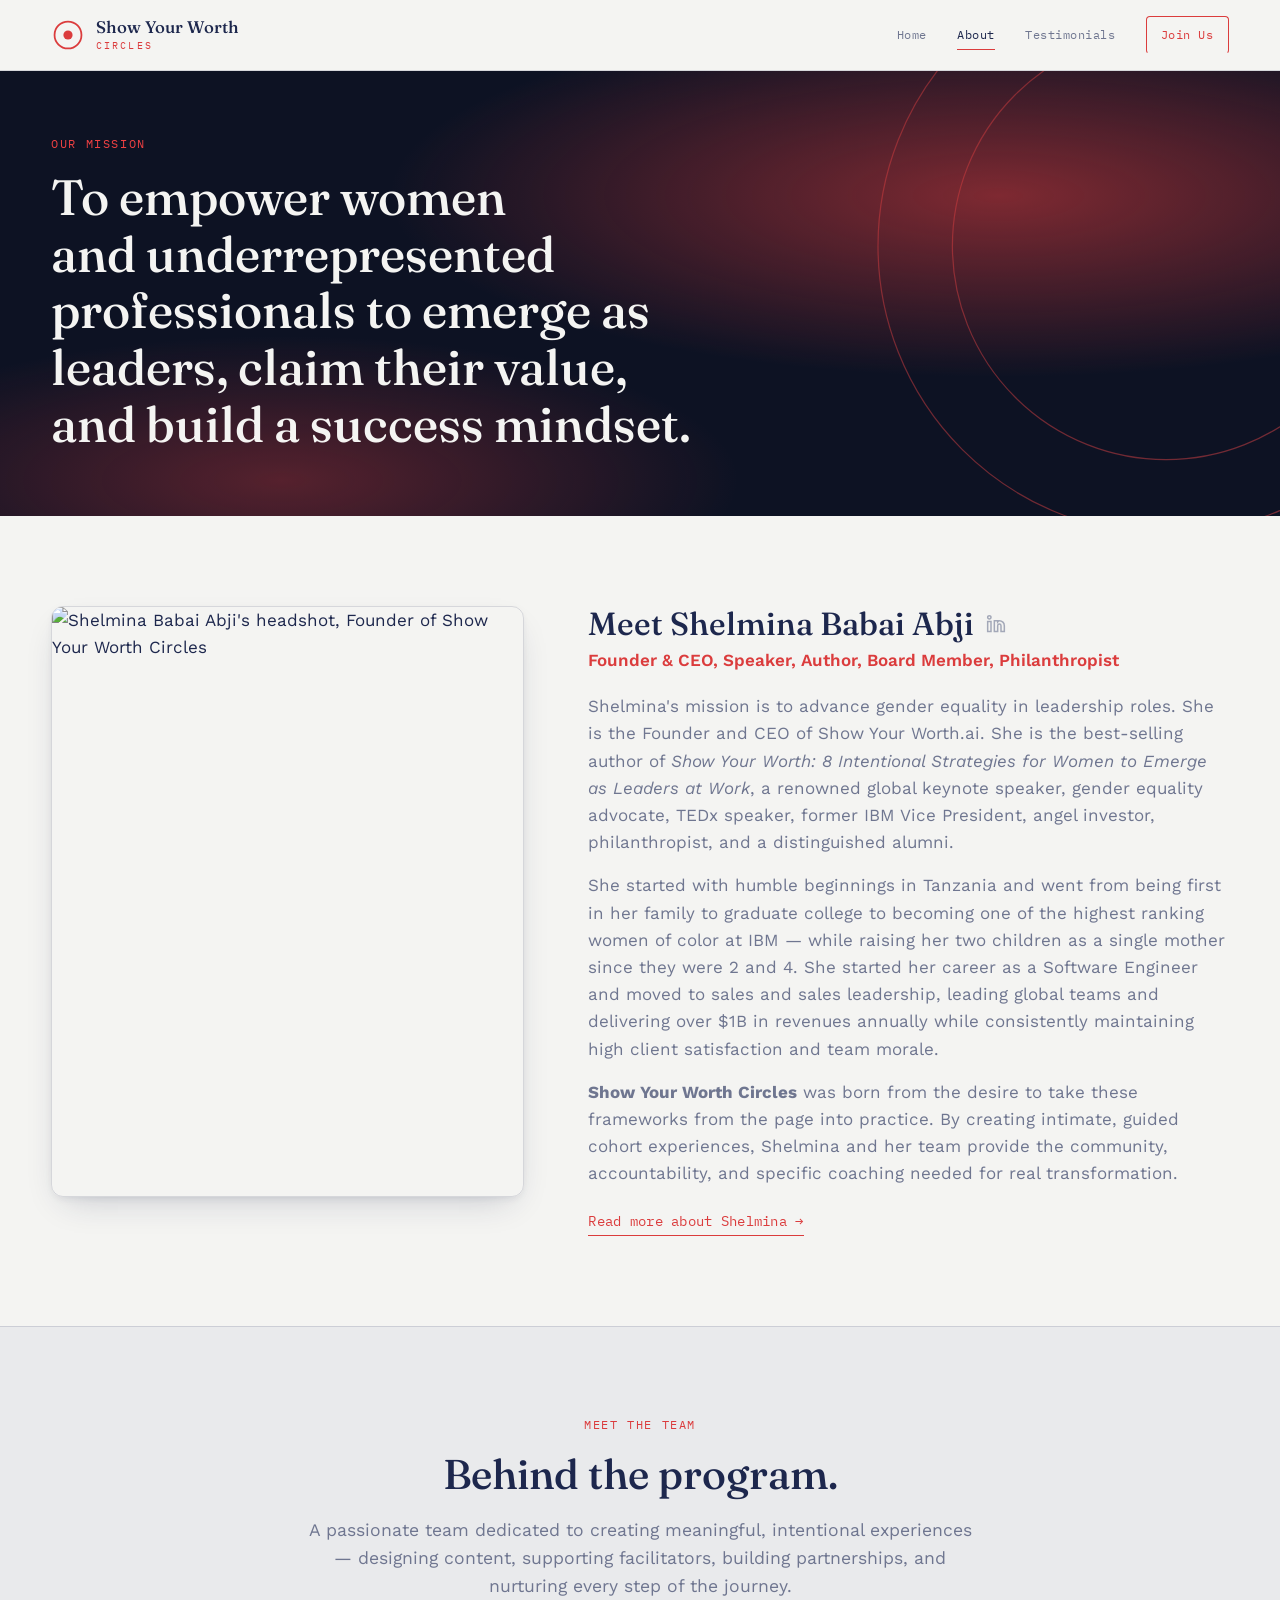
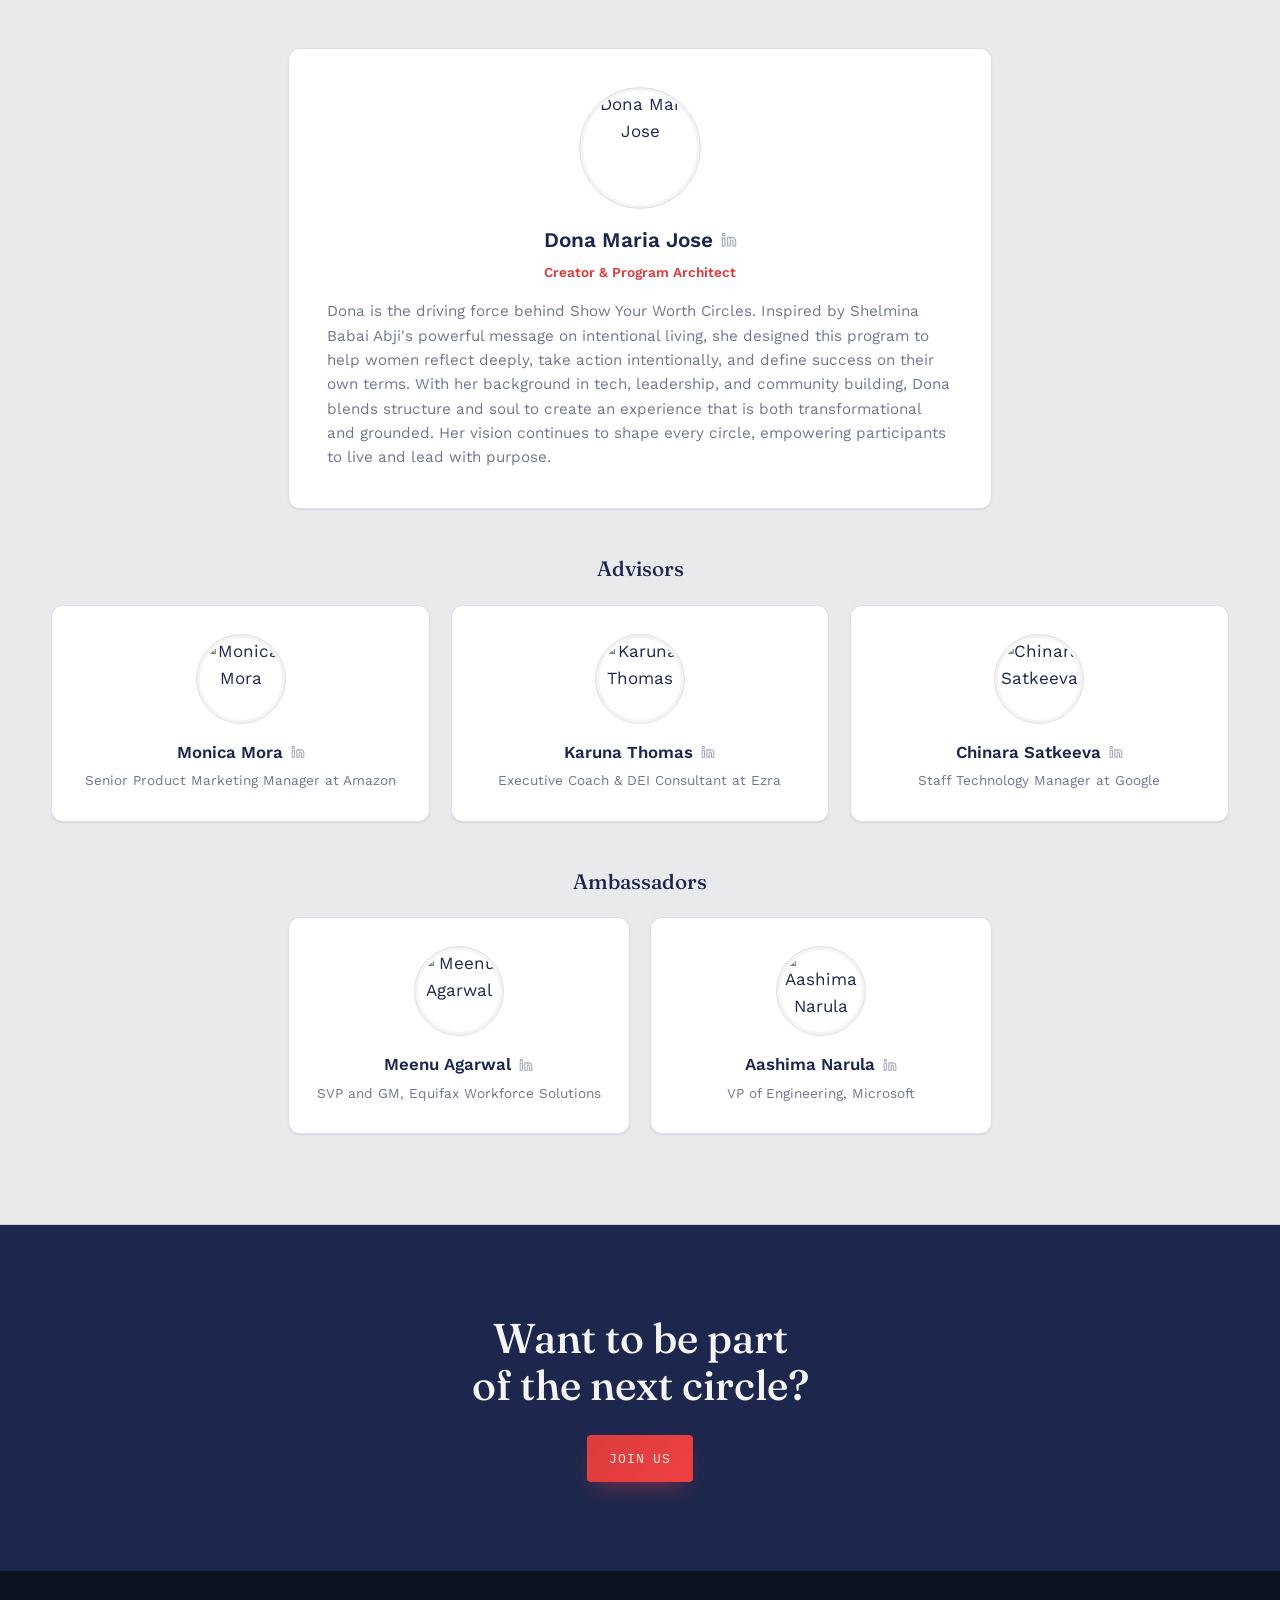
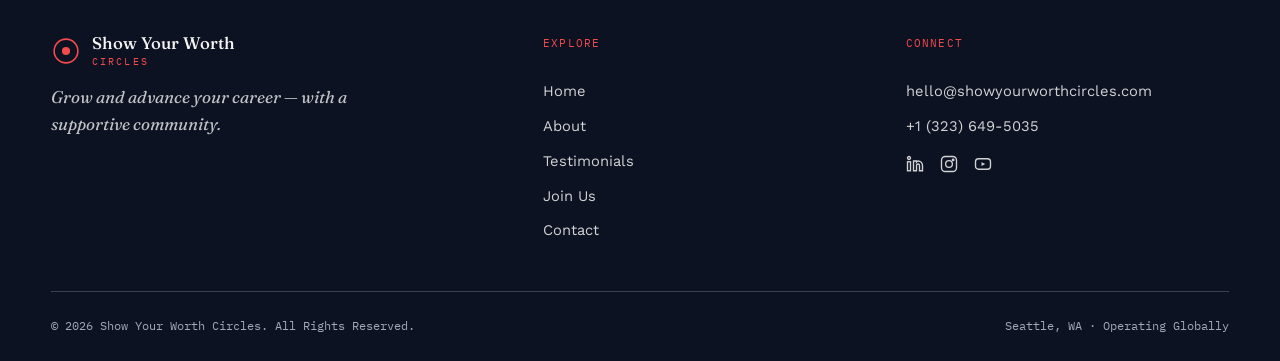
==== commit 7f29585f: "Switch palette to the exact brand colors provided Replaced the crimson/coral/umber system with the e" ====
--- a/about.html
+++ b/about.html
@@ -10,7 +10,7 @@
 <link rel="preconnect" href="https://fonts.gstatic.com" crossorigin>
 <link href="https://fonts.googleapis.com/css2?family=Fraunces:ital,opsz,wght@0,9..144,400;0,9..144,500;0,9..144,600;1,9..144,500&family=Work+Sans:wght@400;500;600&family=IBM+Plex+Mono:wght@500&display=swap" rel="stylesheet">
 <link rel="stylesheet" href="assets/css/styles.css">
-<link rel="icon" href="data:image/svg+xml,%3Csvg xmlns='http://www.w3.org/2000/svg' viewBox='0 0 64 64'%3E%3Ccircle cx='32' cy='32' r='27' fill='none' stroke='%23db143c' stroke-width='6'/%3E%3Ccircle cx='32' cy='32' r='10' fill='%23251d18'/%3E%3C/svg%3E">
+<link rel="icon" href="data:image/svg+xml,%3Csvg xmlns='http://www.w3.org/2000/svg' viewBox='0 0 64 64'%3E%3Ccircle cx='32' cy='32' r='27' fill='none' stroke='%23db3c3d' stroke-width='6'/%3E%3Ccircle cx='32' cy='32' r='10' fill='%230d1223'/%3E%3C/svg%3E">
 </head>
 <body>
 
@@ -48,8 +48,8 @@
       <svg viewBox="0 0 600 600" preserveAspectRatio="xMidYMid meet">
         <defs>
           <linearGradient id="ringGradient" x1="0%" y1="0%" x2="100%" y2="100%">
-            <stop offset="0%" stop-color="#db143c" />
-            <stop offset="100%" stop-color="#e06e52" />
+            <stop offset="0%" stop-color="#db3c3d" />
+            <stop offset="100%" stop-color="#f34a4c" />
           </linearGradient>
         </defs>
         <circle cx="420" cy="260" r="240" />
--- a/assets/css/styles.css
+++ b/assets/css/styles.css
@@ -1,38 +1,39 @@
 /* ==========================================================================
    Show Your Worth Circles — stylesheet
-   Palette matches the live site's real design tokens exactly (light + dark):
-   crimson primary (hsl 348 83% 47%), coral/terracotta accent (hsl 12 70% 60%),
-   warm umber secondary surface (hsl 24 20% 25%), cream ground (hsl 30 33% 98%).
-   Two accents (crimson + coral) are used deliberately together, as the real
-   brand does, rather than a single flat accent.
+   Brand palette (exact): red #db3c3d / #f04143 / #f34a4c, navy #1d274d,
+   off-white #f4f4f2. Navy doubles as the body-text ink color and as the
+   dark "wine" surface band (hero, footer, contrast sections) — the same
+   navy reads as a deep accent against the light off-white ground, and as
+   a slightly-raised band against the near-black dark-mode ground. The red
+   trio forms a tonal ladder: base accent on paper, bright on hover/on-navy,
+   light as the top tier for hover-on-navy.
    ========================================================================== */
 
 /* ---------- tokens: light (default) ---------- */
 :root {
-  --ink: #2e241f;
-  --ink-soft: #5c4a3d;
-  --paper: #fbf8f4;
+  --ink: #1d274d;
+  --ink-soft: #6f7690;
+  --paper: #f4f4f2;
   --paper-raised: #ffffff;
-  --tint: #efebe7;
-  --wine: #4d3d33;
-  --wine-deep: #251d18;
-  --on-wine: #fbf8f4;
-  --crimson: #db143c;
-  --crimson-bright: #f05c79;
-  --coral: #e06e52;
-  --coral-strong: #c2431f;
-  --mauve: #8f7c6d;
-  --line: rgba(46, 36, 31, 0.14);
-  --line-on-wine: rgba(251, 248, 244, 0.2);
-
-  --shadow-sm: 0 1px 2px rgba(46, 36, 31, 0.05), 0 1px 1px rgba(46, 36, 31, 0.04);
-  --shadow-md: 0 14px 34px -14px rgba(46, 36, 31, 0.22), 0 3px 8px -3px rgba(46, 36, 31, 0.1);
-  --shadow-wine: 0 30px 60px -22px rgba(15, 8, 5, 0.55);
-
-  --gradient-primary: linear-gradient(135deg, var(--crimson), var(--coral));
+  --tint: #e9eaec;
+  --wine: #1d274d;
+  --wine-deep: #0d1223;
+  --on-wine: #f4f4f2;
+  --crimson: #db3c3d;
+  --crimson-bright: #f04143;
+  --crimson-light: #f34a4c;
+  --mauve: #a3a8b8;
+  --line: rgba(29, 39, 77, 0.14);
+  --line-on-wine: rgba(244, 244, 242, 0.2);
+
+  --shadow-sm: 0 1px 2px rgba(29, 39, 77, 0.06), 0 1px 1px rgba(29, 39, 77, 0.04);
+  --shadow-md: 0 14px 34px -14px rgba(29, 39, 77, 0.24), 0 3px 8px -3px rgba(29, 39, 77, 0.12);
+  --shadow-wine: 0 30px 60px -22px rgba(5, 7, 15, 0.55);
+
+  --gradient-primary: linear-gradient(135deg, var(--crimson), var(--crimson-bright));
   --gradient-hero:
-    radial-gradient(ellipse 70% 60% at 78% 28%, color-mix(in srgb, var(--crimson) 60%, transparent), transparent 68%),
-    radial-gradient(ellipse 55% 50% at 22% 92%, color-mix(in srgb, var(--coral) 40%, transparent), transparent 65%),
+    radial-gradient(ellipse 70% 60% at 78% 28%, color-mix(in srgb, var(--crimson) 55%, transparent), transparent 68%),
+    radial-gradient(ellipse 55% 50% at 22% 92%, color-mix(in srgb, var(--crimson-bright) 32%, transparent), transparent 65%),
     var(--wine-deep);
 
   --font-display: "Fraunces", "Iowan Old Style", Georgia, serif;
@@ -47,21 +48,20 @@
 /* ---------- tokens: dark (system) ---------- */
 @media (prefers-color-scheme: dark) {
   :root:not([data-theme="light"]) {
-    --ink: #fbf8f4;
-    --ink-soft: #c9beb2;
-    --paper: #251d18;
-    --paper-raised: #2d241f;
-    --tint: #352c27;
-    --wine: #2e1620;
-    --wine-deep: #150d0f;
-    --on-wine: #fbf8f4;
-    --crimson: #eb2d53;
-    --crimson-bright: #ff7a93;
-    --coral: #e8794f;
-    --coral-strong: #d94a26;
-    --mauve: #beb3a7;
-    --line: rgba(251, 248, 244, 0.14);
-    --line-on-wine: rgba(251, 248, 244, 0.16);
+    --ink: #f4f4f2;
+    --ink-soft: #b7bbc9;
+    --paper: #0b0f20;
+    --paper-raised: #141a33;
+    --tint: #10152a;
+    --wine: #1d274d;
+    --wine-deep: #05070f;
+    --on-wine: #f4f4f2;
+    --crimson: #db3c3d;
+    --crimson-bright: #f04143;
+    --crimson-light: #f34a4c;
+    --mauve: #868ba0;
+    --line: rgba(244, 244, 242, 0.14);
+    --line-on-wine: rgba(244, 244, 242, 0.16);
 
     --shadow-sm: 0 1px 2px rgba(0, 0, 0, 0.3), 0 1px 1px rgba(0, 0, 0, 0.24);
     --shadow-md: 0 14px 34px -14px rgba(0, 0, 0, 0.6), 0 3px 8px -3px rgba(0, 0, 0, 0.4);
@@ -71,21 +71,20 @@
 
 /* ---------- tokens: dark (explicit toggle) ---------- */
 :root[data-theme="dark"] {
-  --ink: #fbf8f4;
-  --ink-soft: #c9beb2;
-  --paper: #251d18;
-  --paper-raised: #2d241f;
-  --tint: #352c27;
-  --wine: #2e1620;
-  --wine-deep: #150d0f;
-  --on-wine: #fbf8f4;
-  --crimson: #eb2d53;
-  --crimson-bright: #ff7a93;
-  --coral: #e8794f;
-  --coral-strong: #d94a26;
-  --mauve: #beb3a7;
-  --line: rgba(251, 248, 244, 0.14);
-  --line-on-wine: rgba(251, 248, 244, 0.16);
+  --ink: #f4f4f2;
+  --ink-soft: #b7bbc9;
+  --paper: #0b0f20;
+  --paper-raised: #141a33;
+  --tint: #10152a;
+  --wine: #1d274d;
+  --wine-deep: #05070f;
+  --on-wine: #f4f4f2;
+  --crimson: #db3c3d;
+  --crimson-bright: #f04143;
+  --crimson-light: #f34a4c;
+  --mauve: #868ba0;
+  --line: rgba(244, 244, 242, 0.14);
+  --line-on-wine: rgba(244, 244, 242, 0.16);
 
   --shadow-sm: 0 1px 2px rgba(0, 0, 0, 0.3), 0 1px 1px rgba(0, 0, 0, 0.24);
   --shadow-md: 0 14px 34px -14px rgba(0, 0, 0, 0.6), 0 3px 8px -3px rgba(0, 0, 0, 0.4);
@@ -161,7 +160,7 @@
   color: var(--crimson);
   margin: 0 0 1rem;
 }
-.eyebrow-on-wine { color: var(--coral); }
+.eyebrow-on-wine { color: var(--crimson-bright); }
 
 .section-title {
   font-size: clamp(1.7rem, 1.15rem + 2vw, 2.6rem);
@@ -199,8 +198,8 @@
   padding-bottom: 2px;
   transition: color 0.2s ease;
 }
-.text-link:hover { color: var(--coral-strong); }
-.text-link.on-wine { color: var(--coral); }
+.text-link:hover { color: var(--ink); }
+.text-link.on-wine { color: var(--crimson-bright); }
 .text-link.on-wine:hover { color: var(--on-wine); }
 
 /* ---------- buttons ---------- */
@@ -262,7 +261,7 @@
 .brand-mark { color: var(--crimson); display: inline-flex; }
 .brand-word { display: flex; flex-direction: column; line-height: 1; }
 .brand-line1 { font-family: var(--font-display); font-size: 1.05rem; font-weight: 500; }
-.brand-line2 { font-family: var(--font-mono); font-size: 0.62rem; letter-spacing: 0.22em; color: var(--coral-strong); margin-top: 0.3rem; }
+.brand-line2 { font-family: var(--font-mono); font-size: 0.62rem; letter-spacing: 0.22em; color: var(--crimson); margin-top: 0.3rem; }
 
 .primary-nav {
   display: flex;
@@ -385,7 +384,7 @@
   color: var(--on-wine);
 }
 .hero-sm .hero-title { font-size: clamp(2rem, 1.5rem + 2vw, 3.1rem); }
-.hero-title em { font-style: italic; color: var(--coral); }
+.hero-title em { font-style: italic; color: var(--crimson-light); }
 
 .hero-sub {
   margin-top: 1.6rem;
@@ -397,7 +396,7 @@
 .hero-kicker {
   margin-top: 1.3rem;
   font-weight: 600;
-  color: var(--coral);
+  color: var(--crimson-light);
   font-size: 1.05rem;
 }
 
@@ -415,7 +414,7 @@
   font-family: var(--font-mono);
   font-size: 0.78rem;
   letter-spacing: 0.04em;
-  color: var(--coral);
+  color: var(--crimson-light);
 }
 
 .hero-media {
@@ -478,7 +477,7 @@
   line-height: 1.1;
   padding: 0.2rem;
 }
-.stat-ring:nth-of-type(even) .stat-num { border-color: var(--coral); color: var(--coral-strong); }
+.stat-ring:nth-of-type(even) .stat-num { border-color: var(--ink); color: var(--ink); }
 .stat-label { font-size: 0.88rem; color: var(--ink-soft); line-height: 1.4; }
 
 /* ---------- numbered list (benefits / steps) — background-agnostic ---------- */
@@ -504,10 +503,8 @@
   color: var(--crimson);
   padding-top: 0.3rem;
 }
-.index-list li:nth-child(even) .index-list-index { color: var(--coral-strong); }
 .section-wine .index-list li { border-color: var(--line-on-wine); }
-.section-wine .index-list-index { color: var(--coral); }
-.section-wine .index-list li:nth-child(even) .index-list-index { color: var(--crimson-bright); }
+.section-wine .index-list-index { color: var(--crimson-bright); }
 .index-list h3, .index-list h4 { font-size: 1.15rem; margin-bottom: 0.4rem; color: inherit; }
 .index-list p { color: currentColor; opacity: 0.78; max-width: 52ch; }
 
@@ -562,7 +559,7 @@
   color: var(--crimson);
   margin-bottom: 0.3rem;
 }
-.ring-node:nth-child(odd) .ring-node-kind { color: var(--coral-strong); }
+.ring-node:nth-child(odd) .ring-node-kind { color: var(--ink); }
 .ring-node-label { font-size: 0.85rem; font-weight: 600; }
 .ring-node.is-bookend .ring-node-label { color: var(--crimson); }
 
@@ -643,7 +640,7 @@
   font-size: 0.68rem;
   letter-spacing: 0.05em;
   text-transform: uppercase;
-  color: var(--coral-strong);
+  color: var(--crimson);
 }
 .location-status::before { content: ""; width: 6px; height: 6px; border-radius: 50%; background: var(--gradient-primary); }
 .location-desc { margin-top: 0.6rem; font-size: 0.88rem; color: var(--ink-soft); }
@@ -745,7 +742,7 @@
   line-height: 1.55;
   color: var(--ink);
 }
-.section-wine .testimonial-full { background: color-mix(in srgb, var(--wine) 60%, var(--wine-deep) 40%); border-color: var(--line-on-wine); }
+.section-wine .testimonial-full { background: color-mix(in srgb, var(--wine) 55%, var(--wine-deep) 45%); border-color: var(--line-on-wine); }
 .section-wine .testimonial-full blockquote p { color: var(--on-wine); }
 .section-wine .testimonial-role { color: color-mix(in srgb, var(--on-wine) 78%, transparent); }
 
@@ -844,8 +841,8 @@
   border-bottom: 1px solid var(--line-on-wine);
 }
 .footer-grid .brand { color: var(--on-wine); }
-.footer-grid .brand-mark { color: var(--coral); }
-.footer-grid .brand-line2 { color: var(--coral); }
+.footer-grid .brand-mark { color: var(--crimson-light); }
+.footer-grid .brand-line2 { color: var(--crimson-light); }
 .footer-tagline {
   margin-top: 1rem;
   color: color-mix(in srgb, var(--on-wine) 78%, transparent);
@@ -858,7 +855,7 @@
   font-size: 0.7rem;
   letter-spacing: 0.1em;
   text-transform: uppercase;
-  color: var(--coral);
+  color: var(--crimson-light);
   margin-bottom: 1rem;
 }
 .footer-nav, .footer-connect { display: flex; flex-direction: column; gap: 0.7rem; }
@@ -867,10 +864,10 @@
   color: color-mix(in srgb, var(--on-wine) 85%, transparent);
   font-size: 0.92rem;
 }
-.footer-nav a:hover, .footer-connect a:hover { color: var(--coral); }
+.footer-nav a:hover, .footer-connect a:hover { color: var(--crimson-light); }
 .footer-social { display: flex; gap: 1rem; margin-top: 0.3rem; }
 .footer-social a { display: inline-flex; color: color-mix(in srgb, var(--on-wine) 85%, transparent); }
-.footer-social a:hover { color: var(--coral); }
+.footer-social a:hover { color: var(--crimson-light); }
 
 .footer-bottom {
   padding: 1.6rem 0;
@@ -883,7 +880,7 @@
   justify-content: space-between;
 }
 .footer-bottom a { color: var(--mauve); text-decoration: none; }
-.footer-bottom a:hover { color: var(--coral); }
+.footer-bottom a:hover { color: var(--crimson-light); }
 
 @media (max-width: 760px) { .footer-grid { grid-template-columns: 1fr; } }
 
